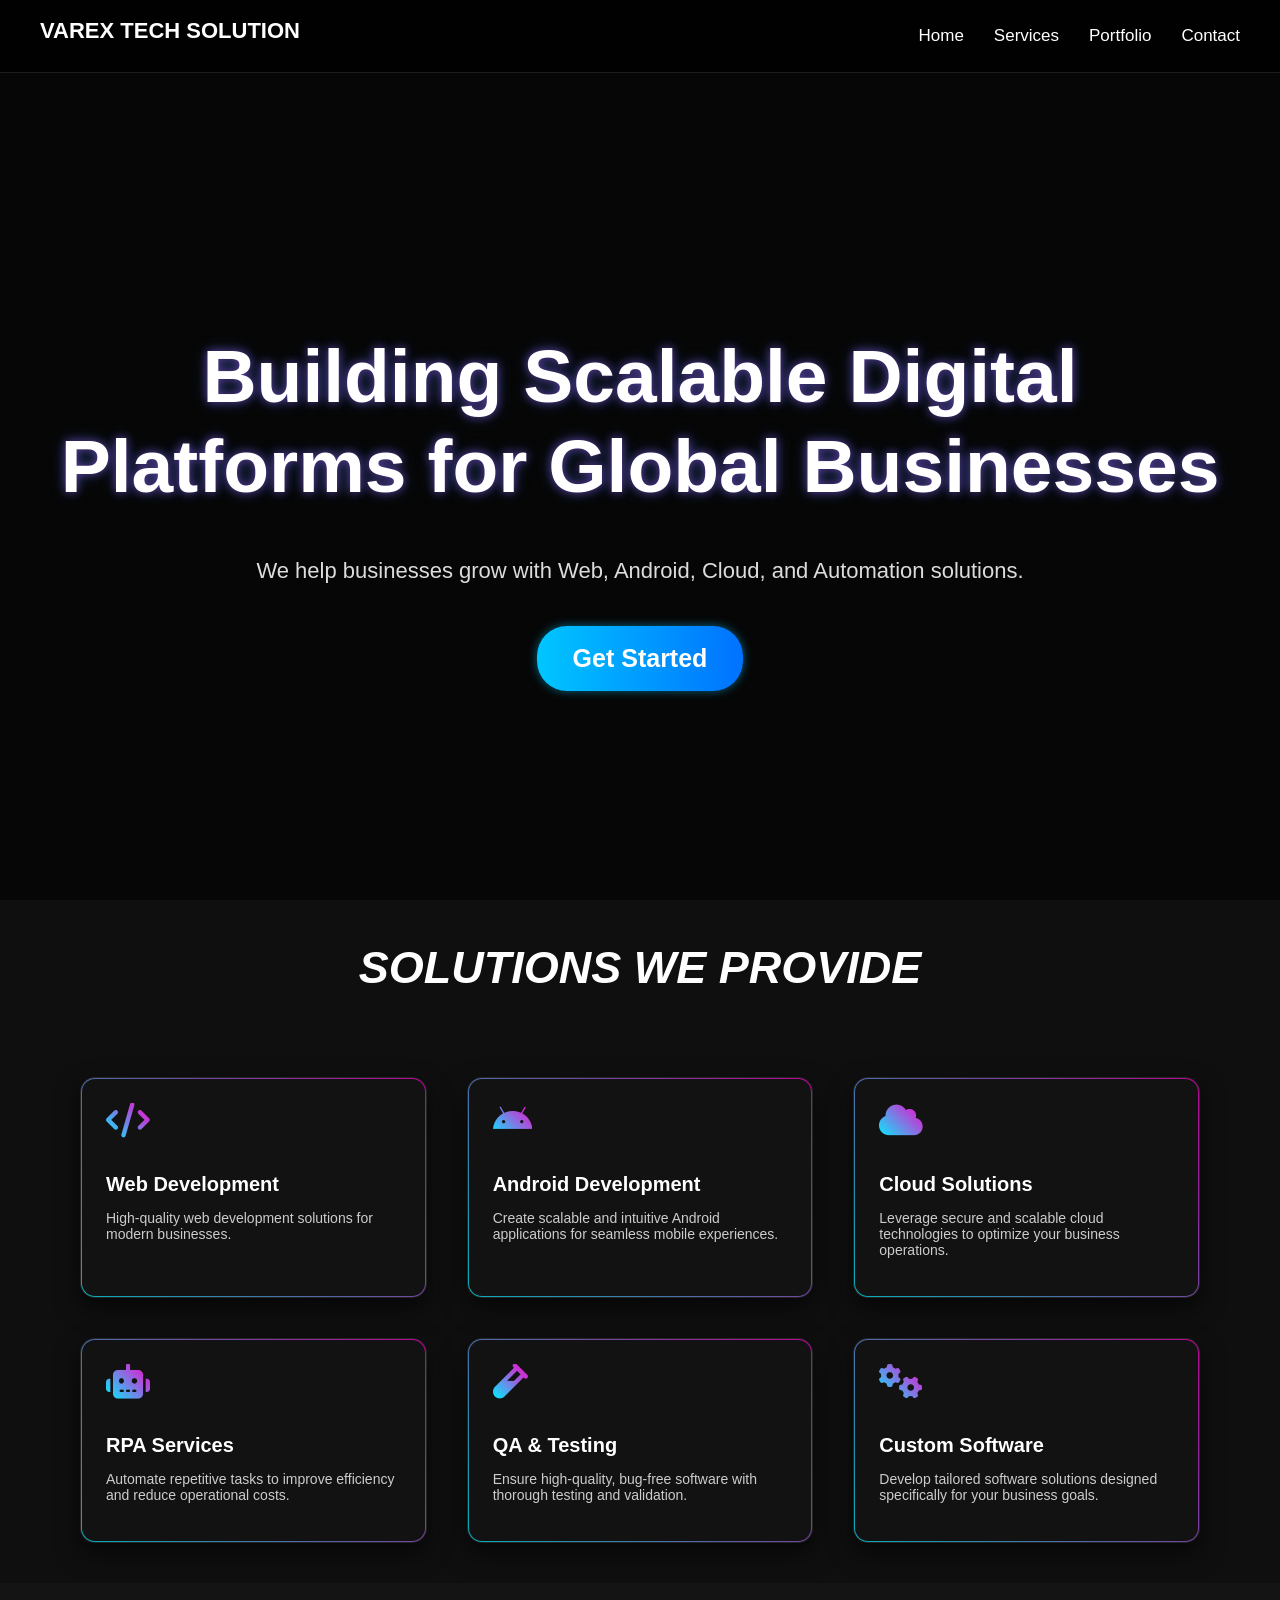
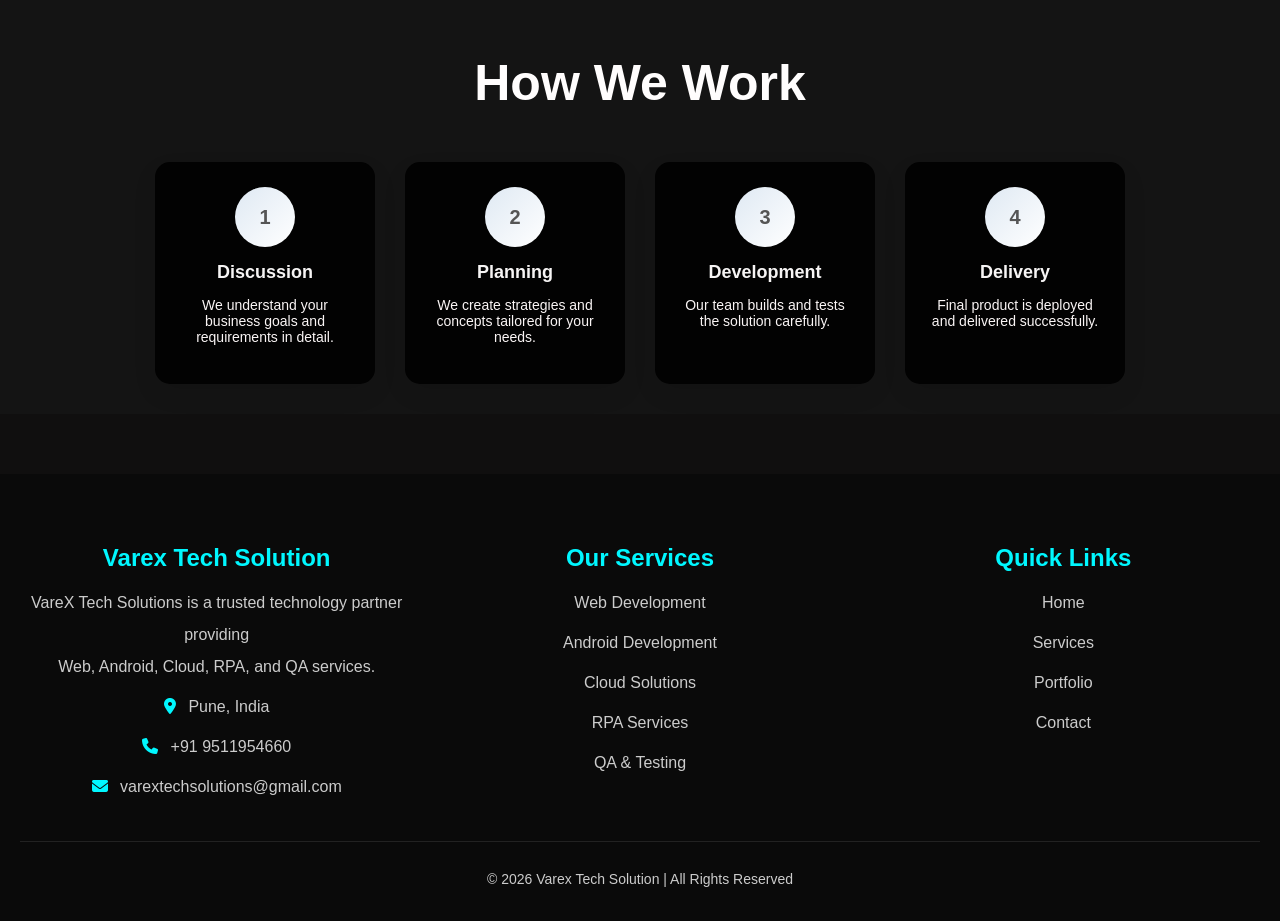
==== index.html @ 92ad69f2 "Add files via upload" ====
<!DOCTYPE html>
<html lang="en">
<head>
  <meta charset="UTF-8">
<meta name="viewport" content="width=device-width, initial-scale=1.0">
  <title>VareX Tech Solutions</title>
  <link rel="stylesheet" href="style.css">
  <link rel="stylesheet" href="https://cdnjs.cloudflare.com/ajax/libs/font-awesome/6.5.0/css/all.min.css">
  <!-- Google Font -->
  <link href="https://fonts.googleapis.com/css2?family=Poppins:wght@300;600&display=swap" rel="stylesheet">
  
</head>
<body>

  

<!-- Navbar -->
<header class="navbar">

  <div class="logo">VAREX TECH SOLUTION</div>

  <!-- Hamburger Icon -->
  <div class="menu-toggle" id="menu-toggle">
    <i class="fas fa-bars"></i>
  </div>

  <!-- Navigation Links -->
  <ul class="nav-links" id="nav-links">
    <li><a href="index.html">Home</a></li>
    <li><a href="services.html">Services</a></li>
    <li><a href="portfolio.html">Portfolio</a></li>
    <li><a href="contact.html">Contact</a></li>
  </ul>
</header>

<!-- Hero Section -->
<section class="hero">
  <!-- Hero Heading -->
<h1 class="hero-text">
  <!-- Each word wrapped in span for stagger animation -->
  <span>Building</span>
  <span>Scalable</span>
  <span>Digital</span>
  <span>Platforms</span>
  <span>for</span>
  <span>Global</span>
  <span>Businesses</span>
</h1>
<p class="hero-subtext">
  We help businesses grow with Web, Android, Cloud, and Automation solutions.
</p>
      <div class="hero-cta">
       <button onclick="goToSolutions()" class="hero-btn">Get Started</button>
      
      </div>
  
</section>

<!-- Features -->
<section class="features" id="solutions">
 <center>
  <h1>SOLUTIONS WE PROVIDE</h1>
 </center>
</section>

<!-- services -->
<section class="services">

  <div class="card">
    <i class="fas fa-code card-icon"></i>
    <h3>Web Development</h3>
    <p>High-quality web development solutions for modern businesses.</p>
  </div>

  <div class="card">
    <i class="fab fa-android card-icon"></i>
    <h3>Android Development</h3>
    <p>Create scalable and intuitive Android applications for seamless mobile experiences.</p>
  </div>

  <div class="card">
    <i class="fas fa-cloud card-icon"></i>
    <h3>Cloud Solutions</h3>
    <p>Leverage secure and scalable cloud technologies to optimize your business operations.
</p>
  </div>

  <div class="card">
    <i class="fas fa-robot card-icon"></i>
    <h3>RPA Services</h3>
    <p>Automate repetitive tasks to improve efficiency and reduce operational costs.</p>
  </div>

  <div class="card">
    <i class="fas fa-vial card-icon"></i>
    <h3>QA & Testing</h3>
    <p>Ensure high-quality, bug-free software with thorough testing and validation.</p>
  </div>

  <div class="card">
    <i class="fas fa-cogs card-icon"></i>
    <h3>Custom Software</h3>
    <p>Develop tailored software solutions designed specifically for your business goals.</p>
  </div>

</section>
<!-- workflow -->
<section class="workflow">
  <h2>How We Work</h2>

  <div class="steps">
    <div class="step">
      <div class="circle">1</div>
      <h3>Discussion</h3>
      <p>We understand your business goals and requirements in detail.</p>
    </div>

    <div class="step">
      <div class="circle">2</div>
      <h3>Planning</h3>
      <p>We create strategies and concepts tailored for your needs.</p>
    </div>

    <div class="step">
      <div class="circle">3</div>
      <h3>Development</h3>
      <p>Our team builds and tests the solution carefully.</p>
    </div>

    <div class="step">
      <div class="circle">4</div>
      <h3>Delivery</h3>
      <p>Final product is deployed and delivered successfully.</p>
    </div>
  </div>
</section>

<!-- Footer -->

<footer class="footer">
  <div class="footer-container">

 <!-- Contact Info -->
    <div class="footer-box">
       <h2>Varex Tech Solution</h2>
      <p>VareX Tech Solutions is a trusted technology partner providing <br>Web, Android, Cloud, RPA, and QA services.
      <p><i class="fas fa-map-marker-alt"></i> Pune, India</p>
      <p><i class="fas fa-phone"></i> +91 9511954660</p>
      <p><i class="fas fa-envelope"></i> varextechsolutions@gmail.com</p>
    </div>

    <!--our services-->
    <div class="footer-box">
       <h2><a href="services.html"></a>Our Services</h2>
      <p> <a href="services.html"></a>Web Development</p>
      <p><a href="services.html"></a>Android Development</p>
      <p><a href="services.html"></a>Cloud Solutions</p>
      <p><a href="services.html"></a>RPA Services</p>
      <p><a href="services.html"></a>QA & Testing</p>
    </div>
    <!-- Quick Links -->
    <div class="footer-box">
      <h2>Quick Links</h2>
      <p><a href="index.html">Home</a></p>
      <p><a href="services.html">Services</a></p>
      <p><a href="portfolio.html">Portfolio</a></p>
      <p><a href="contact.html">Contact</a></p>
    </div>

  </div>

  <!-- Bottom -->
  <div class="footer-bottom">
    <p>© 2026 Varex Tech Solution | All Rights Reserved</p>
  </div>
</footer>
<script src="script.js"></script>

</body>
</html>
---- style.css ----
* {
  box-sizing: border-box;
}

body {
  overflow-x: hidden;
}
body {
  margin: 0;
  font-family: Arial, sans-serif;
  background: #100f0F;
  color: white;
}

/* Header */
header {
  display: flex;
  justify-content: space-between;
  padding: 20px;
  background: rgb(46, 2, 244);
}

nav  a {
  margin: 0 10px;
  color: white;
  text-decoration: none;
}

/* Hero Section */

 .hero {
  min-height: 100vh;

  display: flex;
  flex-direction: column;
  justify-content: center;
  align-items: center;

  text-align: center;
  padding: 120px 20px 60px;

  background: url("images/bg-small.jpg") center/cover no-repeat;

  position: relative;
}

/* Dark overlay for better text visibility */
.hero::before {
  content: "";
  position: absolute;
  top: 0;
  left: 0;
  width: 100%;
  height: 100%;
  background: rgba(0,0,0,0.6);
}

/* Keep text above overlay */
.hero h1, 
.hero p, 
.hero button {
  position: relative;
  z-index: 1;
}


/* Features */
.features {
  display: flex;
  justify-content: space-around;
  padding: 5px;
  font-size: 30px;
  font-style: italic;
}

/* Container */

/* DESKTOP */
.services {
  display: grid;
  grid-template-columns: repeat(3, 1fr);
  gap: 40px;
  padding: 40px;
  max-width: 1200px;
  margin: auto;
}

/* SMALL LAPTOP */
@media (max-width: 1024px) {
  .services {
    grid-template-columns: repeat(3, 1fr);
    gap: 30px;
  }
}

/* TABLET */
@media (max-width: 900px) {
  .services {
    grid-template-columns: repeat(2, 1fr);
    gap: 25px;
    padding: 30px;
  }
}

/* MOBILE */
@media (max-width: 600px) {
  .services {
    grid-template-columns: 1fr;
    gap: 20px;
    padding: 20px;
  }
}

/* Card Style */
.card {
    width: 100%;
    min-height: 160px;

    background: #121212; /* solid background for separation */

    border-radius: 15px;
    padding: 25px;

    transition: 0.3s ease;
    cursor: pointer;

    position: relative;
    overflow: hidden;

    /* 👇 THIS CREATES GAP VISUALLY */
    border: 1px solid rgba(255,255,255,0.08);

    /* 👇 floating card effect */
    box-shadow: 0 10px 25px rgba(0,0,0,0.6);
}
/* Glow border effect */
.card::before {
    content: "";
    position: absolute;
    inset: -1px; /* 👈 slight outside glow */
    border-radius: 15px;
    padding: 2px;

    background: linear-gradient(45deg, #00f0ff, #ff00c8);

    -webkit-mask: linear-gradient(#000 0 0) content-box, linear-gradient(#000 0 0);
            mask: linear-gradient(#000 0 0) content-box, linear-gradient(#000 0 0);

    -webkit-mask-composite: xor;
            mask-composite: exclude;

    opacity: 0.7; /* 👈 softer */
}

/* Hover Effect */
.card:hover {
    transform: translateY(-10px) scale(1.03);
    box-shadow: 0 0 25px rgba(0, 255, 255, 0.3);
}

/* Title */
.card h3 {
    margin-bottom: 10px;
    font-size: 20px;
}

/* Text */
.card p {
    color: #ccc;
    font-size: 14px;
}

.card-icon {
    font-size: 35px;
    margin-bottom: 15px;

    background: linear-gradient(45deg, #00f0ff, #ff00c8);

    /* ✅ Add BOTH */
    -webkit-background-clip: text;
            background-clip: text;

    -webkit-text-fill-color: transparent;
    color: transparent;

    display: inline-block;
}
.card:hover .card-icon {
    transform: scale(1.2) rotate(5deg);
    transition: 0.3s;
}

/* Footer */
footer {
  text-align: center;
  padding: 20px;
  background: black;
}

/* Text Animation */
.hero h1 {
  opacity: 0;
  transform: translateY(40px);
  animation: fadeUp 1s ease forwards;
}

.hero p {
  opacity: 0;
  transform: translateY(40px);
  animation: fadeUp 1.5s ease forwards;
}

.hero button {
  opacity: 0;
  transform: translateY(40px);
  animation: fadeUp 2s ease forwards;
}

/* Keyframes */
@keyframes fadeUp {
  to {
    opacity: 1;
    transform: translateY(0);
  }
}

.hero h1 {
  font-size: 75px;
  text-shadow: 0 0 10px purple, 0 0 20px blue;
}

/* Main button style */
.hero-btn {
  padding: 18px 36px;              /* Comfortable size */
  font-size: 25px;
  font-weight: 600;

  color: #fff;                     /* White text */
  background: linear-gradient(90deg, #00c6ff, #0072ff); /* Blue gradient */

  border: none;
  border-radius: 30px;             /* Rounded pill shape */
  cursor: pointer;

  /* Smooth transitions */
  transition: all 0.3s ease;

  /* Subtle glow */
  box-shadow: 0 0 10px rgba(0, 198, 255, 0.5);

  margin-top: 20px;                /* Space from text */
}

/* Hover effect */
.hero-btn:hover {
  transform: translateY(-3px);     /* Lift effect */

  /* Stronger glow on hover */
  box-shadow: 0 0 20px rgba(0, 198, 255, 0.8),
              0 0 40px rgba(0, 114, 255, 0.6);

  background: linear-gradient(90deg, #0072ff, #00c6ff); /* Reverse gradient */
}

/* Click (active) effect */
.hero-btn:active {
  transform: scale(0.96);          /* Press effect */
}

/* Optional: fade-in animation (sync with text) */
.hero-btn {
  opacity: 0;
  transform: translateY(20px);
  animation: fadeUpBtn 1s ease-out forwards;
  animation-delay: 1.8s;           /* Appears after subtitle */
}

/* Animation */
@keyframes fadeUpBtn {
  to {
    opacity: 1;
    transform: translateY(0);
  }
}

.hero-btn::before {
  content: "";
  position: absolute;
  inset: -2px;
  border-radius: 30px;
  background: linear-gradient(90deg, #00c6ff, #8e2de2);
  z-index: -1;
  filter: blur(8px);
  opacity: 0;
  transition: 0.3s;
}

.hero-btn:hover::before {
  opacity: 1;
}
header {
  position: fixed;
  width: 100%;
  top: 0;

  background: rgba(20, 20, 40, 0.4);
  backdrop-filter: blur(10px);
  -webkit-backdrop-filter: blur(10px);

  border-bottom: 1px solid rgba(255,255,255,0.1);
}

.hero h1 {
  text-shadow: 
    0 0 8px rgba(168,85,247,0.5),
    0 0 15px rgba(59,130,246,0.4);
}

.hero {
  position: relative;
}

.hero::before {
  content: "";
  position: absolute;
  width: 100%;
  height: 100%;
  background: rgba(0,0,0,0.6);
}

.hero * {
  position: relative;
}

/* Main hero text */
.hero-text {
  font-size: clamp(32px, 7vw, 75px);
  font-weight: bold;
  text-align: center;
  color: #ffffff;
  line-height: 1.2;
}

/* Each word animation */
.hero-text span {
  display: inline-block;

  opacity: 0;
  transform: translateY(20px);

  animation: wordReveal 0.6s ease forwards;
}

/* Stagger effect (word by word) */
.hero-text span:nth-child(1) { animation-delay: 0.2s; }
.hero-text span:nth-child(2) { animation-delay: 0.4s; }
.hero-text span:nth-child(3) { animation-delay: 0.6s; }
.hero-text span:nth-child(4) { animation-delay: 0.8s; }
.hero-text span:nth-child(5) { animation-delay: 1s; }
.hero-text span:nth-child(6) { animation-delay: 1.2s; }
.hero-text span:nth-child(7) { animation-delay: 1.4s; }

/* Fade-up animation */
@keyframes fadeUp {
  to {
    opacity: 1;
    transform: translateY(0);
  }
}

/* Word reveal animation */
@keyframes wordReveal {
  to {
    opacity: 1;
    transform: translateY(0);
  }
}

/* Subtitle / description text */
.hero-subtext {
  font-size: 22px;          /* Increase size (adjust 18–22px if needed) */
  color: #dcdcdc;           /* Slightly softer than pure white */

  margin-top: -15px;        /* Move it UP (reduce gap from heading) */

  text-align: center;

  /* Optional: smooth fade-in */
  opacity: 0;
  transform: translateY(20px);
  animation: fadeUpSub 1s ease-out forwards;
  animation-delay: 1.5s;    /* Appears after main heading */
}

/* Animation */
@keyframes fadeUpSub {
  to {
    opacity: 1;
    transform: translateY(0);
  }
}

body {
  margin: 0;
  font-family: Arial, sans-serif;
}

.logo {
   color: white;
  font-weight: bold;
  font-size: 18px;
  margin-bottom: 10px;
  text-align: center;
}
/* ===== MODERN MOBILE NAVBAR ===== */

@media (max-width: 768px) {

  .navbar {
    flex-direction: row;
    justify-content: space-between;
    align-items: center;

    padding: 15px 20px;
  }

  .logo {
    font-size: 16px;
  }

  .nav-links {
    flex-direction: row;
    gap: 12px;

    flex-wrap: wrap;
    justify-content: flex-end;
  }

  .nav-links a {
    font-size: 13px;
  }

}

/* ===== MODERN HERO MOBILE ===== */

@media (max-width: 768px) {

  .hero {
    min-height: 90vh;

    padding: 120px 20px 60px;

    background-position: center;
    background-size: cover;

    justify-content: center;
  }

  .hero-text {
    font-size: 42px;

    line-height: 1.2;

    text-align: center;

    max-width: 100%;
  }

  .hero-subtext {
    font-size: 16px;

    line-height: 1.7;

    margin-top: 15px;

    max-width: 95%;
  }

  .hero-btn {
    margin-top: 30px;

    font-size: 18px;

    padding: 14px 28px;

    border-radius: 50px;
  }

}
/* Hide menu initially */
.nav-links {
  list-style: none;
  display: flex;
  gap: 15px;
  margin:0;
    flex-wrap: wrap;
    justify-content: center;
    padding: 0;
}

.nav-links li {
  display: inline;
}

.nav-links a {
  color: white;
  text-decoration: none;
  font-size: 14px;
  transition: 0.3s;
}


.navbar {
  position: fixed;   /* stays on top */
  top: 0;
  left: 0;
  width: 100%;
  display: flex;
  justify-content: space-between;
  align-items: center;
  padding: 15px 30px;
  background: rgba(0, 0, 0, 0.6); /* transparent effect */
  z-index: 1000; /* VERY IMPORTANT */
  box-sizing: border-box;
}

/* HOVER EFFECT */
.nav-links a:hover {
  color: #00c3ff;
}

/*Workflow*/
.workflow {
  padding: 30px 20px;
  text-align: center;
  background: #141414;
}

.workflow h2 {
  font-size: 50px;
  margin-bottom: 50px;
  font-weight: bold;
  color: #fffdfd;
}

.steps {
  display: flex;
  justify-content: center;
  gap: 30px;
  flex-wrap: wrap;
}

.step {
  background: #020202;
  padding: 25px;
  border-radius: 15px;
  width: 220px;
  box-shadow: 0 10px 25px rgba(0,0,0,0.08);
  transition: 0.3s ease;
}

.step:hover {
  transform: translateY(-10px);
  box-shadow: 0 15px 35px rgba(0,0,0,0.15);
}

.circle {
  width: 60px;
  height: 60px;
  margin: 0 auto 15px;
  border-radius: 50%;
  background: linear-gradient(135deg, #dfe9f3, #ffffff);
  display: flex;
  align-items: center;
  justify-content: center;
  font-size: 20px;
  font-weight: bold;
  color: #555;
  transition: 0.3s;
}

.circle.active {
  background: linear-gradient(135deg, #4facfe, #00f2fe);
  color: #fff;
}

.step:hover .circle {
  background: linear-gradient(135deg, #4facfe, #00f2fe);
  color: #fff;
}

.step h3 {
  margin: 10px 0;
  font-size: 18px;
  color: #f6f4f4;
}

.step p {
  font-size: 14px;
  color: #faf5f5;
}
html {
  scroll-behavior: smooth;
}
.footer {
  background: #0a0a0a;
  color: #ccc;
  padding: 50px 20px 20px;
  margin-top: 60px;
}

.footer-container {
  display: flex;
  flex-wrap: wrap;
  justify-content: space-between;
  gap: 30px;
}

.footer-box {
  flex: 1;
  min-width: 250px;
  font-size: 16px;
}

.footer-box h2,
.footer-box h3 {
  color: #00f7ff;
  margin-bottom: 15px;
}

.footer-box p {
  margin: 8px 0;
  font-size: 16px;
  line-height: 2.0;
}

.footer-box i {
  margin-right: 8px;
  color: #00f7ff;
}

/* Links */
.footer-box a {
  display: block;
  color: #ccc;
  text-decoration: none;
  margin: 6px 0;
  transition: 0.3s;
}

.footer-box a:hover {
  color: #00f7ff;
}

/* Bottom */
.footer-bottom {
  text-align: center;
  margin-top: 30px;
  border-top: 1px solid #222;
  padding-top: 15px;
  font-size: 14px;
}

@media (max-width: 768px) {

  .navbar {
    flex-direction: column;
    padding: 15px;
  }

  .logo {
    margin-bottom: 10px;
    text-align: center;
  }

  .nav-links {
    flex-wrap: wrap;
    justify-content: center;
    gap: 15px;
    padding: 0;
    margin: 0;
  }

  .nav-links a {
    font-size: 14px;
  }

}

@media (max-width: 768px) {
  .hero h1 {
    font-size: 32px;
    padding: 0 10px;
  }

  .hero-subtext {
    font-size: 16px;
    padding: 0 10px;
  }

  .hero-btn {
    font-size: 18px;
    padding: 12px 24px;
  }
}
@media (max-width: 768px) {
  .steps {
    flex-direction: column;
    align-items: center;
  }

  .step {
    width: 90%;
  }
}
@media (max-width: 768px) {
  .footer-container {
    flex-direction: column;
    text-align: center;
  }

  .footer-box {
    min-width: 100%;
  }
}


/* =========================
   DESKTOP NAVBAR
========================= */

.navbar {
  position: fixed;
  top: 0;
  left: 0;
  width: 100%;

  display: flex;
  justify-content: space-between;
  align-items: center;

  padding: 18px 40px;

  background: rgba(0,0,0,0.7);
  backdrop-filter: blur(10px);

  z-index: 1000;
}

.logo {
  color: white;
  font-size: 22px;
  font-weight: bold;
}

/* DESKTOP MENU */
.nav-links {
  display: flex;
  gap: 30px;
  list-style: none;
}

.nav-links a {
  color: white;
  text-decoration: none;
  font-size: 17px;
  transition: 0.3s;
}

.nav-links a:hover {
  color: #00c3ff;
}

/* HAMBURGER HIDDEN ON DESKTOP */
.menu-toggle {
  display: none;
}

/* MOBILE VIEW */

@media(max-width:768px){

  .menu-toggle{
    display:block;
    position:absolute;
    left:15px;
    top:50%;
    transform:translateY(-50%);
    font-size:28px;
    cursor:pointer;
    color: white;
  }

  .logo{
    font-size:18px;
    margin:auto;
  }

  .nav-links{
    display:none;
    flex-direction:column;

    position:absolute;
    top:70px;
    left:0;

    width:220px;
    height:100vh;

    background:#000;
    padding:30px 20px;
  }

  .nav-links.active{
    display:flex;
  }

}
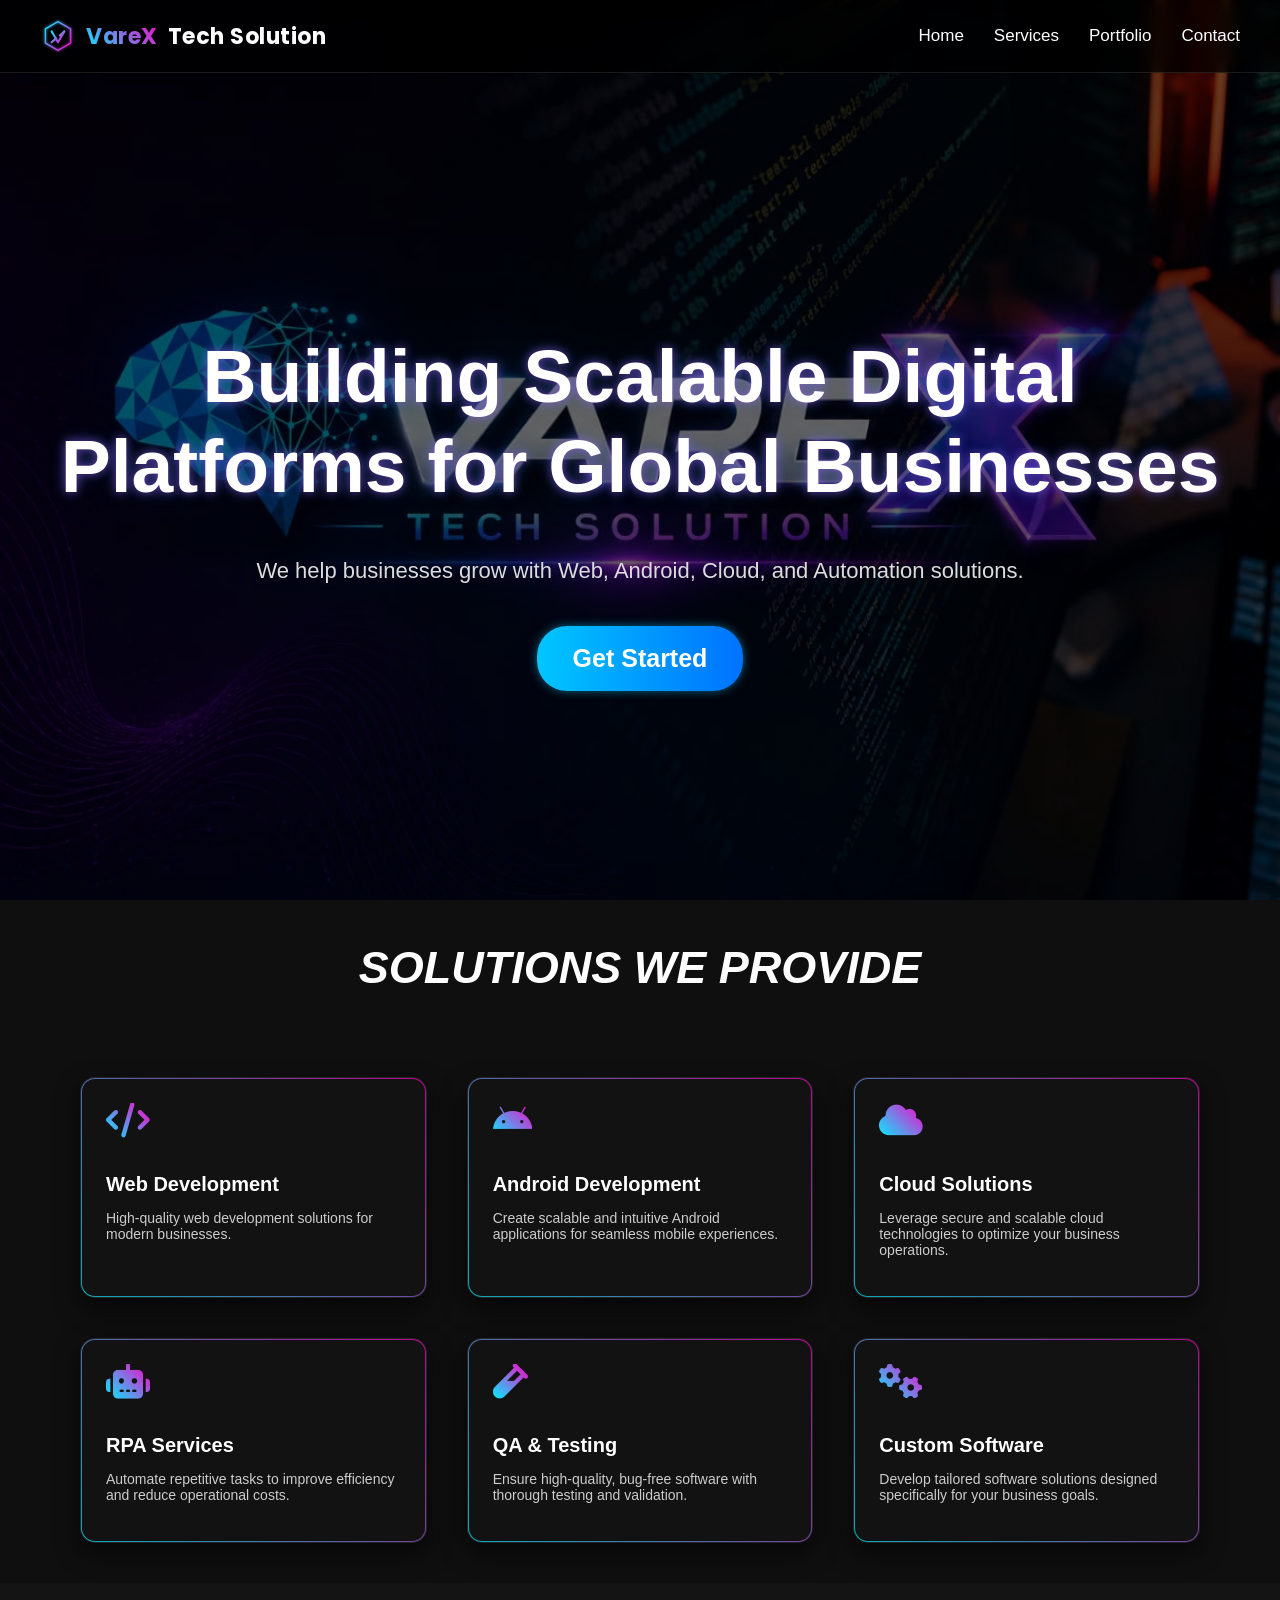
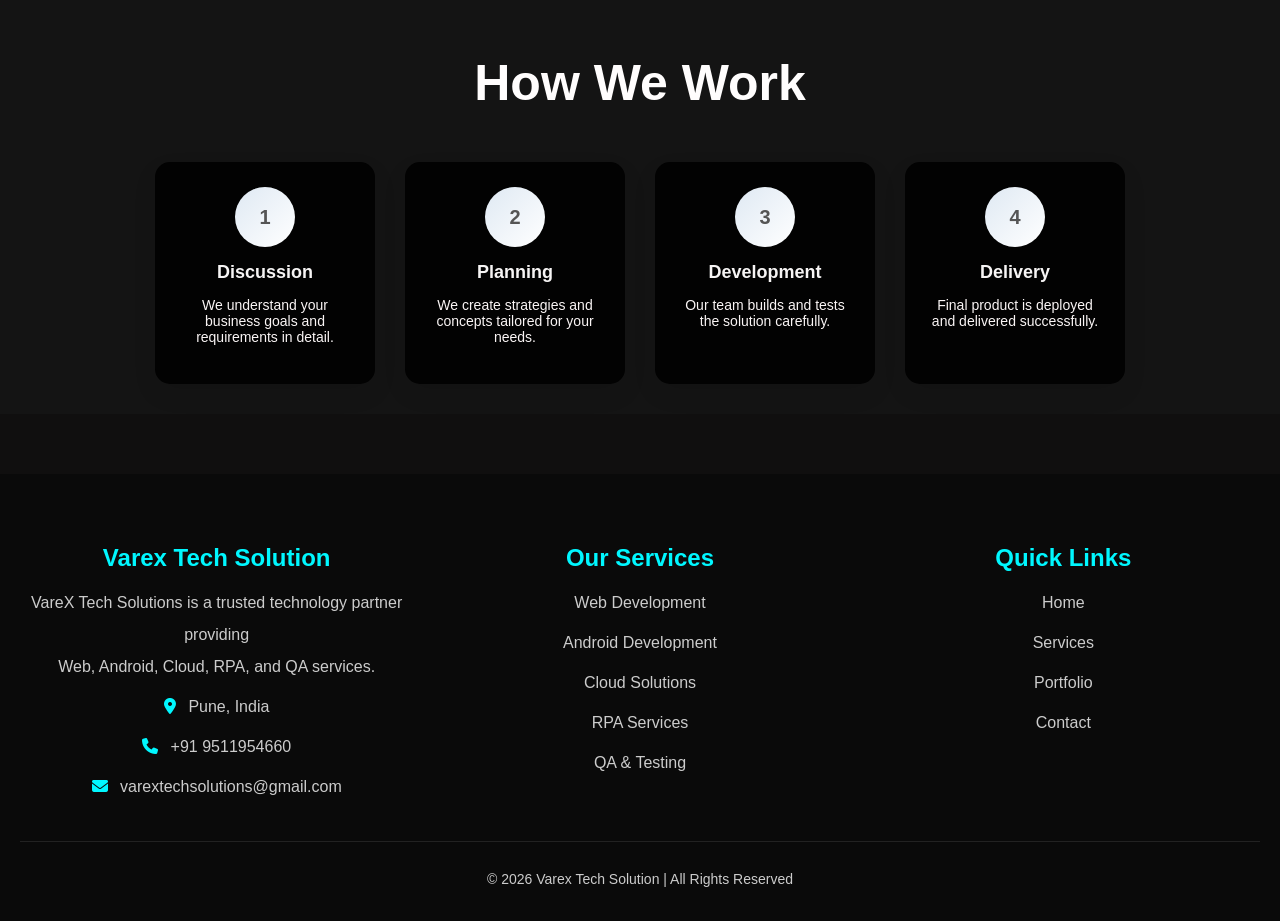
==== commit 3639d776: "Initialize project and add SEO, SVG Logo, Favicon, and WhatsApp Integration" ====
--- a/index.html
+++ b/index.html
@@ -1,180 +1,185 @@
-<!DOCTYPE html>
-<html lang="en">
-<head>
-  <meta charset="UTF-8">
-<meta name="viewport" content="width=device-width, initial-scale=1.0">
-  <title>VareX Tech Solutions</title>
-  <link rel="stylesheet" href="style.css">
-  <link rel="stylesheet" href="https://cdnjs.cloudflare.com/ajax/libs/font-awesome/6.5.0/css/all.min.css">
-  <!-- Google Font -->
-  <link href="https://fonts.googleapis.com/css2?family=Poppins:wght@300;600&display=swap" rel="stylesheet">
-  
-</head>
-<body>
-
-  
-
-<!-- Navbar -->
-<header class="navbar">
-
-  <div class="logo">VAREX TECH SOLUTION</div>
-
-  <!-- Hamburger Icon -->
-  <div class="menu-toggle" id="menu-toggle">
-    <i class="fas fa-bars"></i>
-  </div>
-
-  <!-- Navigation Links -->
-  <ul class="nav-links" id="nav-links">
-    <li><a href="index.html">Home</a></li>
-    <li><a href="services.html">Services</a></li>
-    <li><a href="portfolio.html">Portfolio</a></li>
-    <li><a href="contact.html">Contact</a></li>
-  </ul>
-</header>
-
-<!-- Hero Section -->
-<section class="hero">
-  <!-- Hero Heading -->
-<h1 class="hero-text">
-  <!-- Each word wrapped in span for stagger animation -->
-  <span>Building</span>
-  <span>Scalable</span>
-  <span>Digital</span>
-  <span>Platforms</span>
-  <span>for</span>
-  <span>Global</span>
-  <span>Businesses</span>
-</h1>
-<p class="hero-subtext">
-  We help businesses grow with Web, Android, Cloud, and Automation solutions.
-</p>
-      <div class="hero-cta">
-       <button onclick="goToSolutions()" class="hero-btn">Get Started</button>
-      
-      </div>
-  
-</section>
-
-<!-- Features -->
-<section class="features" id="solutions">
- <center>
-  <h1>SOLUTIONS WE PROVIDE</h1>
- </center>
-</section>
-
-<!-- services -->
-<section class="services">
-
-  <div class="card">
-    <i class="fas fa-code card-icon"></i>
-    <h3>Web Development</h3>
-    <p>High-quality web development solutions for modern businesses.</p>
-  </div>
-
-  <div class="card">
-    <i class="fab fa-android card-icon"></i>
-    <h3>Android Development</h3>
-    <p>Create scalable and intuitive Android applications for seamless mobile experiences.</p>
-  </div>
-
-  <div class="card">
-    <i class="fas fa-cloud card-icon"></i>
-    <h3>Cloud Solutions</h3>
-    <p>Leverage secure and scalable cloud technologies to optimize your business operations.
-</p>
-  </div>
-
-  <div class="card">
-    <i class="fas fa-robot card-icon"></i>
-    <h3>RPA Services</h3>
-    <p>Automate repetitive tasks to improve efficiency and reduce operational costs.</p>
-  </div>
-
-  <div class="card">
-    <i class="fas fa-vial card-icon"></i>
-    <h3>QA & Testing</h3>
-    <p>Ensure high-quality, bug-free software with thorough testing and validation.</p>
-  </div>
-
-  <div class="card">
-    <i class="fas fa-cogs card-icon"></i>
-    <h3>Custom Software</h3>
-    <p>Develop tailored software solutions designed specifically for your business goals.</p>
-  </div>
-
-</section>
-<!-- workflow -->
-<section class="workflow">
-  <h2>How We Work</h2>
-
-  <div class="steps">
-    <div class="step">
-      <div class="circle">1</div>
-      <h3>Discussion</h3>
-      <p>We understand your business goals and requirements in detail.</p>
-    </div>
-
-    <div class="step">
-      <div class="circle">2</div>
-      <h3>Planning</h3>
-      <p>We create strategies and concepts tailored for your needs.</p>
-    </div>
-
-    <div class="step">
-      <div class="circle">3</div>
-      <h3>Development</h3>
-      <p>Our team builds and tests the solution carefully.</p>
-    </div>
-
-    <div class="step">
-      <div class="circle">4</div>
-      <h3>Delivery</h3>
-      <p>Final product is deployed and delivered successfully.</p>
-    </div>
-  </div>
-</section>
-
-<!-- Footer -->
-
-<footer class="footer">
-  <div class="footer-container">
-
- <!-- Contact Info -->
-    <div class="footer-box">
-       <h2>Varex Tech Solution</h2>
-      <p>VareX Tech Solutions is a trusted technology partner providing <br>Web, Android, Cloud, RPA, and QA services.
-      <p><i class="fas fa-map-marker-alt"></i> Pune, India</p>
-      <p><i class="fas fa-phone"></i> +91 9511954660</p>
-      <p><i class="fas fa-envelope"></i> varextechsolutions@gmail.com</p>
-    </div>
-
-    <!--our services-->
-    <div class="footer-box">
-       <h2><a href="services.html"></a>Our Services</h2>
-      <p> <a href="services.html"></a>Web Development</p>
-      <p><a href="services.html"></a>Android Development</p>
-      <p><a href="services.html"></a>Cloud Solutions</p>
-      <p><a href="services.html"></a>RPA Services</p>
-      <p><a href="services.html"></a>QA & Testing</p>
-    </div>
-    <!-- Quick Links -->
-    <div class="footer-box">
-      <h2>Quick Links</h2>
-      <p><a href="index.html">Home</a></p>
-      <p><a href="services.html">Services</a></p>
-      <p><a href="portfolio.html">Portfolio</a></p>
-      <p><a href="contact.html">Contact</a></p>
-    </div>
-
-  </div>
-
-  <!-- Bottom -->
-  <div class="footer-bottom">
-    <p>© 2026 Varex Tech Solution | All Rights Reserved</p>
-  </div>
-</footer>
-<script src="script.js"></script>
-
-</body>
+<!DOCTYPE html>
+<html lang="en">
+<head>
+  <meta charset="UTF-8">
+  <meta name="viewport" content="width=device-width, initial-scale=1.0">
+  <title>VareX Tech Solutions | Home</title>
+  <meta name="description" content="VareX Tech Solutions provides top-tier Web Development, Android Apps, Cloud, RPA, and QA Automation services globally.">
+  <meta name="keywords" content="VareX Tech, Web Development, Android Development, Cloud Solutions, RPA Services, QA Testing, Pune IT Services">
+  <meta name="author" content="VareX Tech Solutions">
+  <link rel="icon" type="image/svg+xml" href="images/logo.svg">
+  <link rel="stylesheet" href="style.css">
+  <link rel="stylesheet" href="https://cdnjs.cloudflare.com/ajax/libs/font-awesome/6.5.0/css/all.min.css">
+  <!-- Google Font -->
+  <link href="https://fonts.googleapis.com/css2?family=Poppins:wght@300;600&display=swap" rel="stylesheet">
+</head>
+<body>
+
+<!-- Navbar -->
+<header class="navbar">
+  <div class="logo">
+    <a href="index.html">
+      <img src="images/logo.svg" alt="VareX Logo">
+      <span>VareX</span> Tech Solution
+    </a>
+  </div>
+
+  <!-- Hamburger Icon -->
+  <div class="menu-toggle" id="menu-toggle">
+    <i class="fas fa-bars"></i>
+  </div>
+
+  <!-- Navigation Links -->
+  <ul class="nav-links" id="nav-links">
+    <li><a href="index.html">Home</a></li>
+    <li><a href="services.html">Services</a></li>
+    <li><a href="portfolio.html">Portfolio</a></li>
+    <li><a href="contact.html">Contact</a></li>
+  </ul>
+</header>
+
+<!-- Hero Section -->
+<section class="hero">
+  <!-- Hero Heading -->
+<h1 class="hero-text">
+  <!-- Each word wrapped in span for stagger animation -->
+  <span>Building</span>
+  <span>Scalable</span>
+  <span>Digital</span>
+  <span>Platforms</span>
+  <span>for</span>
+  <span>Global</span>
+  <span>Businesses</span>
+</h1>
+<p class="hero-subtext">
+  We help businesses grow with Web, Android, Cloud, and Automation solutions.
+</p>
+      <div class="hero-cta">
+       <button onclick="goToSolutions()" class="hero-btn">Get Started</button>
+      
+      </div>
+  
+</section>
+
+<!-- Features -->
+<section class="features" id="solutions">
+ <center>
+  <h1>SOLUTIONS WE PROVIDE</h1>
+ </center>
+</section>
+
+<!-- services -->
+<section class="services">
+
+  <div class="card">
+    <i class="fas fa-code card-icon"></i>
+    <h3>Web Development</h3>
+    <p>High-quality web development solutions for modern businesses.</p>
+  </div>
+
+  <div class="card">
+    <i class="fab fa-android card-icon"></i>
+    <h3>Android Development</h3>
+    <p>Create scalable and intuitive Android applications for seamless mobile experiences.</p>
+  </div>
+
+  <div class="card">
+    <i class="fas fa-cloud card-icon"></i>
+    <h3>Cloud Solutions</h3>
+    <p>Leverage secure and scalable cloud technologies to optimize your business operations.
+</p>
+  </div>
+
+  <div class="card">
+    <i class="fas fa-robot card-icon"></i>
+    <h3>RPA Services</h3>
+    <p>Automate repetitive tasks to improve efficiency and reduce operational costs.</p>
+  </div>
+
+  <div class="card">
+    <i class="fas fa-vial card-icon"></i>
+    <h3>QA & Testing</h3>
+    <p>Ensure high-quality, bug-free software with thorough testing and validation.</p>
+  </div>
+
+  <div class="card">
+    <i class="fas fa-cogs card-icon"></i>
+    <h3>Custom Software</h3>
+    <p>Develop tailored software solutions designed specifically for your business goals.</p>
+  </div>
+
+</section>
+<!-- workflow -->
+<section class="workflow">
+  <h2>How We Work</h2>
+
+  <div class="steps">
+    <div class="step">
+      <div class="circle">1</div>
+      <h3>Discussion</h3>
+      <p>We understand your business goals and requirements in detail.</p>
+    </div>
+
+    <div class="step">
+      <div class="circle">2</div>
+      <h3>Planning</h3>
+      <p>We create strategies and concepts tailored for your needs.</p>
+    </div>
+
+    <div class="step">
+      <div class="circle">3</div>
+      <h3>Development</h3>
+      <p>Our team builds and tests the solution carefully.</p>
+    </div>
+
+    <div class="step">
+      <div class="circle">4</div>
+      <h3>Delivery</h3>
+      <p>Final product is deployed and delivered successfully.</p>
+    </div>
+  </div>
+</section>
+
+<!-- Footer -->
+
+<footer class="footer">
+  <div class="footer-container">
+
+ <!-- Contact Info -->
+    <div class="footer-box">
+       <h2>Varex Tech Solution</h2>
+      <p>VareX Tech Solutions is a trusted technology partner providing <br>Web, Android, Cloud, RPA, and QA services.
+      <p><i class="fas fa-map-marker-alt"></i> Pune, India</p>
+      <p><i class="fas fa-phone"></i> +91 9511954660</p>
+      <p><i class="fas fa-envelope"></i> varextechsolutions@gmail.com</p>
+    </div>
+
+    <!--our services-->
+    <div class="footer-box">
+       <h2><a href="services.html"></a>Our Services</h2>
+      <p> <a href="services.html"></a>Web Development</p>
+      <p><a href="services.html"></a>Android Development</p>
+      <p><a href="services.html"></a>Cloud Solutions</p>
+      <p><a href="services.html"></a>RPA Services</p>
+      <p><a href="services.html"></a>QA & Testing</p>
+    </div>
+    <!-- Quick Links -->
+    <div class="footer-box">
+      <h2>Quick Links</h2>
+      <p><a href="index.html">Home</a></p>
+      <p><a href="services.html">Services</a></p>
+      <p><a href="portfolio.html">Portfolio</a></p>
+      <p><a href="contact.html">Contact</a></p>
+    </div>
+
+  </div>
+
+  <!-- Bottom -->
+  <div class="footer-bottom">
+    <p>© 2026 Varex Tech Solution | All Rights Reserved</p>
+  </div>
+</footer>
+<script src="script.js"></script>
+
+</body>
 </html>
--- a/style.css
+++ b/style.css
@@ -1,819 +1,844 @@
-* {
-  box-sizing: border-box;
-}
-
-body {
-  overflow-x: hidden;
-}
-body {
-  margin: 0;
-  font-family: Arial, sans-serif;
-  background: #100f0F;
-  color: white;
-}
-
-/* Header */
-header {
-  display: flex;
-  justify-content: space-between;
-  padding: 20px;
-  background: rgb(46, 2, 244);
-}
-
-nav  a {
-  margin: 0 10px;
-  color: white;
-  text-decoration: none;
-}
-
-/* Hero Section */
-
- .hero {
-  min-height: 100vh;
-
-  display: flex;
-  flex-direction: column;
-  justify-content: center;
-  align-items: center;
-
-  text-align: center;
-  padding: 120px 20px 60px;
-
-  background: url("images/bg-small.jpg") center/cover no-repeat;
-
-  position: relative;
-}
-
-/* Dark overlay for better text visibility */
-.hero::before {
-  content: "";
-  position: absolute;
-  top: 0;
-  left: 0;
-  width: 100%;
-  height: 100%;
-  background: rgba(0,0,0,0.6);
-}
-
-/* Keep text above overlay */
-.hero h1, 
-.hero p, 
-.hero button {
-  position: relative;
-  z-index: 1;
-}
-
-
-/* Features */
-.features {
-  display: flex;
-  justify-content: space-around;
-  padding: 5px;
-  font-size: 30px;
-  font-style: italic;
-}
-
-/* Container */
-
-/* DESKTOP */
-.services {
-  display: grid;
-  grid-template-columns: repeat(3, 1fr);
-  gap: 40px;
-  padding: 40px;
-  max-width: 1200px;
-  margin: auto;
-}
-
-/* SMALL LAPTOP */
-@media (max-width: 1024px) {
-  .services {
-    grid-template-columns: repeat(3, 1fr);
-    gap: 30px;
-  }
-}
-
-/* TABLET */
-@media (max-width: 900px) {
-  .services {
-    grid-template-columns: repeat(2, 1fr);
-    gap: 25px;
-    padding: 30px;
-  }
-}
-
-/* MOBILE */
-@media (max-width: 600px) {
-  .services {
-    grid-template-columns: 1fr;
-    gap: 20px;
-    padding: 20px;
-  }
-}
-
-/* Card Style */
-.card {
-    width: 100%;
-    min-height: 160px;
-
-    background: #121212; /* solid background for separation */
-
-    border-radius: 15px;
-    padding: 25px;
-
-    transition: 0.3s ease;
-    cursor: pointer;
-
-    position: relative;
-    overflow: hidden;
-
-    /* 👇 THIS CREATES GAP VISUALLY */
-    border: 1px solid rgba(255,255,255,0.08);
-
-    /* 👇 floating card effect */
-    box-shadow: 0 10px 25px rgba(0,0,0,0.6);
-}
-/* Glow border effect */
-.card::before {
-    content: "";
-    position: absolute;
-    inset: -1px; /* 👈 slight outside glow */
-    border-radius: 15px;
-    padding: 2px;
-
-    background: linear-gradient(45deg, #00f0ff, #ff00c8);
-
-    -webkit-mask: linear-gradient(#000 0 0) content-box, linear-gradient(#000 0 0);
-            mask: linear-gradient(#000 0 0) content-box, linear-gradient(#000 0 0);
-
-    -webkit-mask-composite: xor;
-            mask-composite: exclude;
-
-    opacity: 0.7; /* 👈 softer */
-}
-
-/* Hover Effect */
-.card:hover {
-    transform: translateY(-10px) scale(1.03);
-    box-shadow: 0 0 25px rgba(0, 255, 255, 0.3);
-}
-
-/* Title */
-.card h3 {
-    margin-bottom: 10px;
-    font-size: 20px;
-}
-
-/* Text */
-.card p {
-    color: #ccc;
-    font-size: 14px;
-}
-
-.card-icon {
-    font-size: 35px;
-    margin-bottom: 15px;
-
-    background: linear-gradient(45deg, #00f0ff, #ff00c8);
-
-    /* ✅ Add BOTH */
-    -webkit-background-clip: text;
-            background-clip: text;
-
-    -webkit-text-fill-color: transparent;
-    color: transparent;
-
-    display: inline-block;
-}
-.card:hover .card-icon {
-    transform: scale(1.2) rotate(5deg);
-    transition: 0.3s;
-}
-
-/* Footer */
-footer {
-  text-align: center;
-  padding: 20px;
-  background: black;
-}
-
-/* Text Animation */
-.hero h1 {
-  opacity: 0;
-  transform: translateY(40px);
-  animation: fadeUp 1s ease forwards;
-}
-
-.hero p {
-  opacity: 0;
-  transform: translateY(40px);
-  animation: fadeUp 1.5s ease forwards;
-}
-
-.hero button {
-  opacity: 0;
-  transform: translateY(40px);
-  animation: fadeUp 2s ease forwards;
-}
-
-/* Keyframes */
-@keyframes fadeUp {
-  to {
-    opacity: 1;
-    transform: translateY(0);
-  }
-}
-
-.hero h1 {
-  font-size: 75px;
-  text-shadow: 0 0 10px purple, 0 0 20px blue;
-}
-
-/* Main button style */
-.hero-btn {
-  padding: 18px 36px;              /* Comfortable size */
-  font-size: 25px;
-  font-weight: 600;
-
-  color: #fff;                     /* White text */
-  background: linear-gradient(90deg, #00c6ff, #0072ff); /* Blue gradient */
-
-  border: none;
-  border-radius: 30px;             /* Rounded pill shape */
-  cursor: pointer;
-
-  /* Smooth transitions */
-  transition: all 0.3s ease;
-
-  /* Subtle glow */
-  box-shadow: 0 0 10px rgba(0, 198, 255, 0.5);
-
-  margin-top: 20px;                /* Space from text */
-}
-
-/* Hover effect */
-.hero-btn:hover {
-  transform: translateY(-3px);     /* Lift effect */
-
-  /* Stronger glow on hover */
-  box-shadow: 0 0 20px rgba(0, 198, 255, 0.8),
-              0 0 40px rgba(0, 114, 255, 0.6);
-
-  background: linear-gradient(90deg, #0072ff, #00c6ff); /* Reverse gradient */
-}
-
-/* Click (active) effect */
-.hero-btn:active {
-  transform: scale(0.96);          /* Press effect */
-}
-
-/* Optional: fade-in animation (sync with text) */
-.hero-btn {
-  opacity: 0;
-  transform: translateY(20px);
-  animation: fadeUpBtn 1s ease-out forwards;
-  animation-delay: 1.8s;           /* Appears after subtitle */
-}
-
-/* Animation */
-@keyframes fadeUpBtn {
-  to {
-    opacity: 1;
-    transform: translateY(0);
-  }
-}
-
-.hero-btn::before {
-  content: "";
-  position: absolute;
-  inset: -2px;
-  border-radius: 30px;
-  background: linear-gradient(90deg, #00c6ff, #8e2de2);
-  z-index: -1;
-  filter: blur(8px);
-  opacity: 0;
-  transition: 0.3s;
-}
-
-.hero-btn:hover::before {
-  opacity: 1;
-}
-header {
-  position: fixed;
-  width: 100%;
-  top: 0;
-
-  background: rgba(20, 20, 40, 0.4);
-  backdrop-filter: blur(10px);
-  -webkit-backdrop-filter: blur(10px);
-
-  border-bottom: 1px solid rgba(255,255,255,0.1);
-}
-
-.hero h1 {
-  text-shadow: 
-    0 0 8px rgba(168,85,247,0.5),
-    0 0 15px rgba(59,130,246,0.4);
-}
-
-.hero {
-  position: relative;
-}
-
-.hero::before {
-  content: "";
-  position: absolute;
-  width: 100%;
-  height: 100%;
-  background: rgba(0,0,0,0.6);
-}
-
-.hero * {
-  position: relative;
-}
-
-/* Main hero text */
-.hero-text {
-  font-size: clamp(32px, 7vw, 75px);
-  font-weight: bold;
-  text-align: center;
-  color: #ffffff;
-  line-height: 1.2;
-}
-
-/* Each word animation */
-.hero-text span {
-  display: inline-block;
-
-  opacity: 0;
-  transform: translateY(20px);
-
-  animation: wordReveal 0.6s ease forwards;
-}
-
-/* Stagger effect (word by word) */
-.hero-text span:nth-child(1) { animation-delay: 0.2s; }
-.hero-text span:nth-child(2) { animation-delay: 0.4s; }
-.hero-text span:nth-child(3) { animation-delay: 0.6s; }
-.hero-text span:nth-child(4) { animation-delay: 0.8s; }
-.hero-text span:nth-child(5) { animation-delay: 1s; }
-.hero-text span:nth-child(6) { animation-delay: 1.2s; }
-.hero-text span:nth-child(7) { animation-delay: 1.4s; }
-
-/* Fade-up animation */
-@keyframes fadeUp {
-  to {
-    opacity: 1;
-    transform: translateY(0);
-  }
-}
-
-/* Word reveal animation */
-@keyframes wordReveal {
-  to {
-    opacity: 1;
-    transform: translateY(0);
-  }
-}
-
-/* Subtitle / description text */
-.hero-subtext {
-  font-size: 22px;          /* Increase size (adjust 18–22px if needed) */
-  color: #dcdcdc;           /* Slightly softer than pure white */
-
-  margin-top: -15px;        /* Move it UP (reduce gap from heading) */
-
-  text-align: center;
-
-  /* Optional: smooth fade-in */
-  opacity: 0;
-  transform: translateY(20px);
-  animation: fadeUpSub 1s ease-out forwards;
-  animation-delay: 1.5s;    /* Appears after main heading */
-}
-
-/* Animation */
-@keyframes fadeUpSub {
-  to {
-    opacity: 1;
-    transform: translateY(0);
-  }
-}
-
-body {
-  margin: 0;
-  font-family: Arial, sans-serif;
-}
-
-.logo {
-   color: white;
-  font-weight: bold;
-  font-size: 18px;
-  margin-bottom: 10px;
-  text-align: center;
-}
-/* ===== MODERN MOBILE NAVBAR ===== */
-
-@media (max-width: 768px) {
-
-  .navbar {
-    flex-direction: row;
-    justify-content: space-between;
-    align-items: center;
-
-    padding: 15px 20px;
-  }
-
-  .logo {
-    font-size: 16px;
-  }
-
-  .nav-links {
-    flex-direction: row;
-    gap: 12px;
-
-    flex-wrap: wrap;
-    justify-content: flex-end;
-  }
-
-  .nav-links a {
-    font-size: 13px;
-  }
-
-}
-
-/* ===== MODERN HERO MOBILE ===== */
-
-@media (max-width: 768px) {
-
-  .hero {
-    min-height: 90vh;
-
-    padding: 120px 20px 60px;
-
-    background-position: center;
-    background-size: cover;
-
-    justify-content: center;
-  }
-
-  .hero-text {
-    font-size: 42px;
-
-    line-height: 1.2;
-
-    text-align: center;
-
-    max-width: 100%;
-  }
-
-  .hero-subtext {
-    font-size: 16px;
-
-    line-height: 1.7;
-
-    margin-top: 15px;
-
-    max-width: 95%;
-  }
-
-  .hero-btn {
-    margin-top: 30px;
-
-    font-size: 18px;
-
-    padding: 14px 28px;
-
-    border-radius: 50px;
-  }
-
-}
-/* Hide menu initially */
-.nav-links {
-  list-style: none;
-  display: flex;
-  gap: 15px;
-  margin:0;
-    flex-wrap: wrap;
-    justify-content: center;
-    padding: 0;
-}
-
-.nav-links li {
-  display: inline;
-}
-
-.nav-links a {
-  color: white;
-  text-decoration: none;
-  font-size: 14px;
-  transition: 0.3s;
-}
-
-
-.navbar {
-  position: fixed;   /* stays on top */
-  top: 0;
-  left: 0;
-  width: 100%;
-  display: flex;
-  justify-content: space-between;
-  align-items: center;
-  padding: 15px 30px;
-  background: rgba(0, 0, 0, 0.6); /* transparent effect */
-  z-index: 1000; /* VERY IMPORTANT */
-  box-sizing: border-box;
-}
-
-/* HOVER EFFECT */
-.nav-links a:hover {
-  color: #00c3ff;
-}
-
-/*Workflow*/
-.workflow {
-  padding: 30px 20px;
-  text-align: center;
-  background: #141414;
-}
-
-.workflow h2 {
-  font-size: 50px;
-  margin-bottom: 50px;
-  font-weight: bold;
-  color: #fffdfd;
-}
-
-.steps {
-  display: flex;
-  justify-content: center;
-  gap: 30px;
-  flex-wrap: wrap;
-}
-
-.step {
-  background: #020202;
-  padding: 25px;
-  border-radius: 15px;
-  width: 220px;
-  box-shadow: 0 10px 25px rgba(0,0,0,0.08);
-  transition: 0.3s ease;
-}
-
-.step:hover {
-  transform: translateY(-10px);
-  box-shadow: 0 15px 35px rgba(0,0,0,0.15);
-}
-
-.circle {
-  width: 60px;
-  height: 60px;
-  margin: 0 auto 15px;
-  border-radius: 50%;
-  background: linear-gradient(135deg, #dfe9f3, #ffffff);
-  display: flex;
-  align-items: center;
-  justify-content: center;
-  font-size: 20px;
-  font-weight: bold;
-  color: #555;
-  transition: 0.3s;
-}
-
-.circle.active {
-  background: linear-gradient(135deg, #4facfe, #00f2fe);
-  color: #fff;
-}
-
-.step:hover .circle {
-  background: linear-gradient(135deg, #4facfe, #00f2fe);
-  color: #fff;
-}
-
-.step h3 {
-  margin: 10px 0;
-  font-size: 18px;
-  color: #f6f4f4;
-}
-
-.step p {
-  font-size: 14px;
-  color: #faf5f5;
-}
-html {
-  scroll-behavior: smooth;
-}
-.footer {
-  background: #0a0a0a;
-  color: #ccc;
-  padding: 50px 20px 20px;
-  margin-top: 60px;
-}
-
-.footer-container {
-  display: flex;
-  flex-wrap: wrap;
-  justify-content: space-between;
-  gap: 30px;
-}
-
-.footer-box {
-  flex: 1;
-  min-width: 250px;
-  font-size: 16px;
-}
-
-.footer-box h2,
-.footer-box h3 {
-  color: #00f7ff;
-  margin-bottom: 15px;
-}
-
-.footer-box p {
-  margin: 8px 0;
-  font-size: 16px;
-  line-height: 2.0;
-}
-
-.footer-box i {
-  margin-right: 8px;
-  color: #00f7ff;
-}
-
-/* Links */
-.footer-box a {
-  display: block;
-  color: #ccc;
-  text-decoration: none;
-  margin: 6px 0;
-  transition: 0.3s;
-}
-
-.footer-box a:hover {
-  color: #00f7ff;
-}
-
-/* Bottom */
-.footer-bottom {
-  text-align: center;
-  margin-top: 30px;
-  border-top: 1px solid #222;
-  padding-top: 15px;
-  font-size: 14px;
-}
-
-@media (max-width: 768px) {
-
-  .navbar {
-    flex-direction: column;
-    padding: 15px;
-  }
-
-  .logo {
-    margin-bottom: 10px;
-    text-align: center;
-  }
-
-  .nav-links {
-    flex-wrap: wrap;
-    justify-content: center;
-    gap: 15px;
-    padding: 0;
-    margin: 0;
-  }
-
-  .nav-links a {
-    font-size: 14px;
-  }
-
-}
-
-@media (max-width: 768px) {
-  .hero h1 {
-    font-size: 32px;
-    padding: 0 10px;
-  }
-
-  .hero-subtext {
-    font-size: 16px;
-    padding: 0 10px;
-  }
-
-  .hero-btn {
-    font-size: 18px;
-    padding: 12px 24px;
-  }
-}
-@media (max-width: 768px) {
-  .steps {
-    flex-direction: column;
-    align-items: center;
-  }
-
-  .step {
-    width: 90%;
-  }
-}
-@media (max-width: 768px) {
-  .footer-container {
-    flex-direction: column;
-    text-align: center;
-  }
-
-  .footer-box {
-    min-width: 100%;
-  }
-}
-
-
-/* =========================
-   DESKTOP NAVBAR
-========================= */
-
-.navbar {
-  position: fixed;
-  top: 0;
-  left: 0;
-  width: 100%;
-
-  display: flex;
-  justify-content: space-between;
-  align-items: center;
-
-  padding: 18px 40px;
-
-  background: rgba(0,0,0,0.7);
-  backdrop-filter: blur(10px);
-
-  z-index: 1000;
-}
-
-.logo {
-  color: white;
-  font-size: 22px;
-  font-weight: bold;
-}
-
-/* DESKTOP MENU */
-.nav-links {
-  display: flex;
-  gap: 30px;
-  list-style: none;
-}
-
-.nav-links a {
-  color: white;
-  text-decoration: none;
-  font-size: 17px;
-  transition: 0.3s;
-}
-
-.nav-links a:hover {
-  color: #00c3ff;
-}
-
-/* HAMBURGER HIDDEN ON DESKTOP */
-.menu-toggle {
-  display: none;
-}
-
-/* MOBILE VIEW */
-
-@media(max-width:768px){
-
-  .menu-toggle{
-    display:block;
-    position:absolute;
-    left:15px;
-    top:50%;
-    transform:translateY(-50%);
-    font-size:28px;
-    cursor:pointer;
-    color: white;
-  }
-
-  .logo{
-    font-size:18px;
-    margin:auto;
-  }
-
-  .nav-links{
-    display:none;
-    flex-direction:column;
-
-    position:absolute;
-    top:70px;
-    left:0;
-
-    width:220px;
-    height:100vh;
-
-    background:#000;
-    padding:30px 20px;
-  }
-
-  .nav-links.active{
-    display:flex;
-  }
-
+* {
+  box-sizing: border-box;
+}
+
+body {
+  overflow-x: hidden;
+}
+body {
+  margin: 0;
+  font-family: Arial, sans-serif;
+  background: #100f0F;
+  color: white;
+}
+
+/* Header */
+header {
+  display: flex;
+  justify-content: space-between;
+  padding: 20px;
+  background: rgb(46, 2, 244);
+}
+
+nav  a {
+  margin: 0 10px;
+  color: white;
+  text-decoration: none;
+}
+
+/* Hero Section */
+
+ .hero {
+  min-height: 100vh;
+
+  display: flex;
+  flex-direction: column;
+  justify-content: center;
+  align-items: center;
+
+  text-align: center;
+  padding: 120px 20px 60px;
+
+  background: url("images/bg-small.jpg") center/cover no-repeat;
+
+  position: relative;
+}
+
+/* Dark overlay for better text visibility */
+.hero::before {
+  content: "";
+  position: absolute;
+  top: 0;
+  left: 0;
+  width: 100%;
+  height: 100%;
+  background: rgba(0,0,0,0.6);
+}
+
+/* Keep text above overlay */
+.hero h1, 
+.hero p, 
+.hero button {
+  position: relative;
+  z-index: 1;
+}
+
+
+/* Features */
+.features {
+  display: flex;
+  justify-content: space-around;
+  padding: 5px;
+  font-size: 30px;
+  font-style: italic;
+}
+
+/* Container */
+
+/* DESKTOP */
+.services {
+  display: grid;
+  grid-template-columns: repeat(3, 1fr);
+  gap: 40px;
+  padding: 40px;
+  max-width: 1200px;
+  margin: auto;
+}
+
+/* SMALL LAPTOP */
+@media (max-width: 1024px) {
+  .services {
+    grid-template-columns: repeat(3, 1fr);
+    gap: 30px;
+  }
+}
+
+/* TABLET */
+@media (max-width: 900px) {
+  .services {
+    grid-template-columns: repeat(2, 1fr);
+    gap: 25px;
+    padding: 30px;
+  }
+}
+
+/* MOBILE */
+@media (max-width: 600px) {
+  .services {
+    grid-template-columns: 1fr;
+    gap: 20px;
+    padding: 20px;
+  }
+}
+
+/* Card Style */
+.card {
+    width: 100%;
+    min-height: 160px;
+
+    background: #121212; /* solid background for separation */
+
+    border-radius: 15px;
+    padding: 25px;
+
+    transition: 0.3s ease;
+    cursor: pointer;
+
+    position: relative;
+    overflow: hidden;
+
+    /* 👇 THIS CREATES GAP VISUALLY */
+    border: 1px solid rgba(255,255,255,0.08);
+
+    /* 👇 floating card effect */
+    box-shadow: 0 10px 25px rgba(0,0,0,0.6);
+}
+/* Glow border effect */
+.card::before {
+    content: "";
+    position: absolute;
+    inset: -1px; /* 👈 slight outside glow */
+    border-radius: 15px;
+    padding: 2px;
+
+    background: linear-gradient(45deg, #00f0ff, #ff00c8);
+
+    -webkit-mask: linear-gradient(#000 0 0) content-box, linear-gradient(#000 0 0);
+            mask: linear-gradient(#000 0 0) content-box, linear-gradient(#000 0 0);
+
+    -webkit-mask-composite: xor;
+            mask-composite: exclude;
+
+    opacity: 0.7; /* 👈 softer */
+}
+
+/* Hover Effect */
+.card:hover {
+    transform: translateY(-10px) scale(1.03);
+    box-shadow: 0 0 25px rgba(0, 255, 255, 0.3);
+}
+
+/* Title */
+.card h3 {
+    margin-bottom: 10px;
+    font-size: 20px;
+}
+
+/* Text */
+.card p {
+    color: #ccc;
+    font-size: 14px;
+}
+
+.card-icon {
+    font-size: 35px;
+    margin-bottom: 15px;
+
+    background: linear-gradient(45deg, #00f0ff, #ff00c8);
+
+    /* ✅ Add BOTH */
+    -webkit-background-clip: text;
+            background-clip: text;
+
+    -webkit-text-fill-color: transparent;
+    color: transparent;
+
+    display: inline-block;
+}
+.card:hover .card-icon {
+    transform: scale(1.2) rotate(5deg);
+    transition: 0.3s;
+}
+
+/* Footer */
+footer {
+  text-align: center;
+  padding: 20px;
+  background: black;
+}
+
+/* Text Animation */
+.hero h1 {
+  opacity: 0;
+  transform: translateY(40px);
+  animation: fadeUp 1s ease forwards;
+}
+
+.hero p {
+  opacity: 0;
+  transform: translateY(40px);
+  animation: fadeUp 1.5s ease forwards;
+}
+
+.hero button {
+  opacity: 0;
+  transform: translateY(40px);
+  animation: fadeUp 2s ease forwards;
+}
+
+/* Keyframes */
+@keyframes fadeUp {
+  to {
+    opacity: 1;
+    transform: translateY(0);
+  }
+}
+
+.hero h1 {
+  font-size: 75px;
+  text-shadow: 0 0 10px purple, 0 0 20px blue;
+}
+
+/* Main button style */
+.hero-btn {
+  padding: 18px 36px;              /* Comfortable size */
+  font-size: 25px;
+  font-weight: 600;
+
+  color: #fff;                     /* White text */
+  background: linear-gradient(90deg, #00c6ff, #0072ff); /* Blue gradient */
+
+  border: none;
+  border-radius: 30px;             /* Rounded pill shape */
+  cursor: pointer;
+
+  /* Smooth transitions */
+  transition: all 0.3s ease;
+
+  /* Subtle glow */
+  box-shadow: 0 0 10px rgba(0, 198, 255, 0.5);
+
+  margin-top: 20px;                /* Space from text */
+}
+
+/* Hover effect */
+.hero-btn:hover {
+  transform: translateY(-3px);     /* Lift effect */
+
+  /* Stronger glow on hover */
+  box-shadow: 0 0 20px rgba(0, 198, 255, 0.8),
+              0 0 40px rgba(0, 114, 255, 0.6);
+
+  background: linear-gradient(90deg, #0072ff, #00c6ff); /* Reverse gradient */
+}
+
+/* Click (active) effect */
+.hero-btn:active {
+  transform: scale(0.96);          /* Press effect */
+}
+
+/* Optional: fade-in animation (sync with text) */
+.hero-btn {
+  opacity: 0;
+  transform: translateY(20px);
+  animation: fadeUpBtn 1s ease-out forwards;
+  animation-delay: 1.8s;           /* Appears after subtitle */
+}
+
+/* Animation */
+@keyframes fadeUpBtn {
+  to {
+    opacity: 1;
+    transform: translateY(0);
+  }
+}
+
+.hero-btn::before {
+  content: "";
+  position: absolute;
+  inset: -2px;
+  border-radius: 30px;
+  background: linear-gradient(90deg, #00c6ff, #8e2de2);
+  z-index: -1;
+  filter: blur(8px);
+  opacity: 0;
+  transition: 0.3s;
+}
+
+.hero-btn:hover::before {
+  opacity: 1;
+}
+header {
+  position: fixed;
+  width: 100%;
+  top: 0;
+
+  background: rgba(20, 20, 40, 0.4);
+  backdrop-filter: blur(10px);
+  -webkit-backdrop-filter: blur(10px);
+
+  border-bottom: 1px solid rgba(255,255,255,0.1);
+}
+
+.hero h1 {
+  text-shadow: 
+    0 0 8px rgba(168,85,247,0.5),
+    0 0 15px rgba(59,130,246,0.4);
+}
+
+.hero {
+  position: relative;
+}
+
+.hero::before {
+  content: "";
+  position: absolute;
+  width: 100%;
+  height: 100%;
+  background: rgba(0,0,0,0.6);
+}
+
+.hero * {
+  position: relative;
+}
+
+/* Main hero text */
+.hero-text {
+  font-size: clamp(32px, 7vw, 75px);
+  font-weight: bold;
+  text-align: center;
+  color: #ffffff;
+  line-height: 1.2;
+}
+
+/* Each word animation */
+.hero-text span {
+  display: inline-block;
+
+  opacity: 0;
+  transform: translateY(20px);
+
+  animation: wordReveal 0.6s ease forwards;
+}
+
+/* Stagger effect (word by word) */
+.hero-text span:nth-child(1) { animation-delay: 0.2s; }
+.hero-text span:nth-child(2) { animation-delay: 0.4s; }
+.hero-text span:nth-child(3) { animation-delay: 0.6s; }
+.hero-text span:nth-child(4) { animation-delay: 0.8s; }
+.hero-text span:nth-child(5) { animation-delay: 1s; }
+.hero-text span:nth-child(6) { animation-delay: 1.2s; }
+.hero-text span:nth-child(7) { animation-delay: 1.4s; }
+
+/* Fade-up animation */
+@keyframes fadeUp {
+  to {
+    opacity: 1;
+    transform: translateY(0);
+  }
+}
+
+/* Word reveal animation */
+@keyframes wordReveal {
+  to {
+    opacity: 1;
+    transform: translateY(0);
+  }
+}
+
+/* Subtitle / description text */
+.hero-subtext {
+  font-size: 22px;          /* Increase size (adjust 18–22px if needed) */
+  color: #dcdcdc;           /* Slightly softer than pure white */
+
+  margin-top: -15px;        /* Move it UP (reduce gap from heading) */
+
+  text-align: center;
+
+  /* Optional: smooth fade-in */
+  opacity: 0;
+  transform: translateY(20px);
+  animation: fadeUpSub 1s ease-out forwards;
+  animation-delay: 1.5s;    /* Appears after main heading */
+}
+
+/* Animation */
+@keyframes fadeUpSub {
+  to {
+    opacity: 1;
+    transform: translateY(0);
+  }
+}
+
+body {
+  margin: 0;
+  font-family: Arial, sans-serif;
+}
+
+.logo {
+  display: flex;
+  align-items: center;
+  gap: 10px;
+}
+
+.logo a {
+  display: flex;
+  align-items: center;
+  gap: 10px;
+  text-decoration: none;
+  color: white;
+  font-family: 'Poppins', sans-serif;
+  font-weight: 700;
+  font-size: 22px;
+  letter-spacing: 0.5px;
+  transition: transform 0.3s ease;
+}
+
+.logo a:hover {
+  transform: scale(1.02);
+}
+
+.logo img {
+  height: 36px;
+  width: 36px;
+  object-fit: contain;
+}
+
+.logo span {
+  background: linear-gradient(45deg, #00f0ff, #ff00c8);
+  -webkit-background-clip: text;
+  background-clip: text;
+  -webkit-text-fill-color: transparent;
+  color: transparent;
+}
+/* ===== MODERN MOBILE NAVBAR ===== */
+
+@media (max-width: 768px) {
+
+  .navbar {
+    flex-direction: row;
+    justify-content: space-between;
+    align-items: center;
+
+    padding: 15px 20px;
+  }
+
+  .logo {
+    font-size: 16px;
+  }
+
+  .nav-links {
+    flex-direction: row;
+    gap: 12px;
+
+    flex-wrap: wrap;
+    justify-content: flex-end;
+  }
+
+  .nav-links a {
+    font-size: 13px;
+  }
+
+}
+
+/* ===== MODERN HERO MOBILE ===== */
+
+@media (max-width: 768px) {
+
+  .hero {
+    min-height: 90vh;
+
+    padding: 120px 20px 60px;
+
+    background-position: center;
+    background-size: cover;
+
+    justify-content: center;
+  }
+
+  .hero-text {
+    font-size: 42px;
+
+    line-height: 1.2;
+
+    text-align: center;
+
+    max-width: 100%;
+  }
+
+  .hero-subtext {
+    font-size: 16px;
+
+    line-height: 1.7;
+
+    margin-top: 15px;
+
+    max-width: 95%;
+  }
+
+  .hero-btn {
+    margin-top: 30px;
+
+    font-size: 18px;
+
+    padding: 14px 28px;
+
+    border-radius: 50px;
+  }
+
+}
+/* Hide menu initially */
+.nav-links {
+  list-style: none;
+  display: flex;
+  gap: 15px;
+  margin:0;
+    flex-wrap: wrap;
+    justify-content: center;
+    padding: 0;
+}
+
+.nav-links li {
+  display: inline;
+}
+
+.nav-links a {
+  color: white;
+  text-decoration: none;
+  font-size: 14px;
+  transition: 0.3s;
+}
+
+
+.navbar {
+  position: fixed;   /* stays on top */
+  top: 0;
+  left: 0;
+  width: 100%;
+  display: flex;
+  justify-content: space-between;
+  align-items: center;
+  padding: 15px 30px;
+  background: rgba(0, 0, 0, 0.6); /* transparent effect */
+  z-index: 1000; /* VERY IMPORTANT */
+  box-sizing: border-box;
+}
+
+/* HOVER EFFECT */
+.nav-links a:hover {
+  color: #00c3ff;
+}
+
+/*Workflow*/
+.workflow {
+  padding: 30px 20px;
+  text-align: center;
+  background: #141414;
+}
+
+.workflow h2 {
+  font-size: 50px;
+  margin-bottom: 50px;
+  font-weight: bold;
+  color: #fffdfd;
+}
+
+.steps {
+  display: flex;
+  justify-content: center;
+  gap: 30px;
+  flex-wrap: wrap;
+}
+
+.step {
+  background: #020202;
+  padding: 25px;
+  border-radius: 15px;
+  width: 220px;
+  box-shadow: 0 10px 25px rgba(0,0,0,0.08);
+  transition: 0.3s ease;
+}
+
+.step:hover {
+  transform: translateY(-10px);
+  box-shadow: 0 15px 35px rgba(0,0,0,0.15);
+}
+
+.circle {
+  width: 60px;
+  height: 60px;
+  margin: 0 auto 15px;
+  border-radius: 50%;
+  background: linear-gradient(135deg, #dfe9f3, #ffffff);
+  display: flex;
+  align-items: center;
+  justify-content: center;
+  font-size: 20px;
+  font-weight: bold;
+  color: #555;
+  transition: 0.3s;
+}
+
+.circle.active {
+  background: linear-gradient(135deg, #4facfe, #00f2fe);
+  color: #fff;
+}
+
+.step:hover .circle {
+  background: linear-gradient(135deg, #4facfe, #00f2fe);
+  color: #fff;
+}
+
+.step h3 {
+  margin: 10px 0;
+  font-size: 18px;
+  color: #f6f4f4;
+}
+
+.step p {
+  font-size: 14px;
+  color: #faf5f5;
+}
+html {
+  scroll-behavior: smooth;
+}
+.footer {
+  background: #0a0a0a;
+  color: #ccc;
+  padding: 50px 20px 20px;
+  margin-top: 60px;
+}
+
+.footer-container {
+  display: flex;
+  flex-wrap: wrap;
+  justify-content: space-between;
+  gap: 30px;
+}
+
+.footer-box {
+  flex: 1;
+  min-width: 250px;
+  font-size: 16px;
+}
+
+.footer-box h2,
+.footer-box h3 {
+  color: #00f7ff;
+  margin-bottom: 15px;
+}
+
+.footer-box p {
+  margin: 8px 0;
+  font-size: 16px;
+  line-height: 2.0;
+}
+
+.footer-box i {
+  margin-right: 8px;
+  color: #00f7ff;
+}
+
+/* Links */
+.footer-box a {
+  display: block;
+  color: #ccc;
+  text-decoration: none;
+  margin: 6px 0;
+  transition: 0.3s;
+}
+
+.footer-box a:hover {
+  color: #00f7ff;
+}
+
+/* Bottom */
+.footer-bottom {
+  text-align: center;
+  margin-top: 30px;
+  border-top: 1px solid #222;
+  padding-top: 15px;
+  font-size: 14px;
+}
+
+@media (max-width: 768px) {
+
+  .navbar {
+    flex-direction: column;
+    padding: 15px;
+  }
+
+  .logo {
+    margin-bottom: 10px;
+    text-align: center;
+  }
+
+  .nav-links {
+    flex-wrap: wrap;
+    justify-content: center;
+    gap: 15px;
+    padding: 0;
+    margin: 0;
+  }
+
+  .nav-links a {
+    font-size: 14px;
+  }
+
+}
+
+@media (max-width: 768px) {
+  .hero h1 {
+    font-size: 32px;
+    padding: 0 10px;
+  }
+
+  .hero-subtext {
+    font-size: 16px;
+    padding: 0 10px;
+  }
+
+  .hero-btn {
+    font-size: 18px;
+    padding: 12px 24px;
+  }
+}
+@media (max-width: 768px) {
+  .steps {
+    flex-direction: column;
+    align-items: center;
+  }
+
+  .step {
+    width: 90%;
+  }
+}
+@media (max-width: 768px) {
+  .footer-container {
+    flex-direction: column;
+    text-align: center;
+  }
+
+  .footer-box {
+    min-width: 100%;
+  }
+}
+
+
+/* =========================
+   DESKTOP NAVBAR
+========================= */
+
+.navbar {
+  position: fixed;
+  top: 0;
+  left: 0;
+  width: 100%;
+
+  display: flex;
+  justify-content: space-between;
+  align-items: center;
+
+  padding: 18px 40px;
+
+  background: rgba(0,0,0,0.7);
+  backdrop-filter: blur(10px);
+
+  z-index: 1000;
+}
+
+/* Logo styled under base layout */
+
+/* DESKTOP MENU */
+.nav-links {
+  display: flex;
+  gap: 30px;
+  list-style: none;
+}
+
+.nav-links a {
+  color: white;
+  text-decoration: none;
+  font-size: 17px;
+  transition: 0.3s;
+}
+
+.nav-links a:hover {
+  color: #00c3ff;
+}
+
+/* HAMBURGER HIDDEN ON DESKTOP */
+.menu-toggle {
+  display: none;
+}
+
+/* MOBILE VIEW */
+
+@media(max-width:768px){
+
+  .menu-toggle{
+    display:block;
+    position:absolute;
+    left:15px;
+    top:50%;
+    transform:translateY(-50%);
+    font-size:28px;
+    cursor:pointer;
+    color: white;
+  }
+
+  .logo{
+    font-size:18px;
+    margin:auto;
+  }
+
+  .nav-links{
+    display:none;
+    flex-direction:column;
+
+    position:absolute;
+    top:70px;
+    left:0;
+
+    width:220px;
+    height:100vh;
+
+    background:#000;
+    padding:30px 20px;
+  }
+
+  .nav-links.active{
+    display:flex;
+  }
+
 }
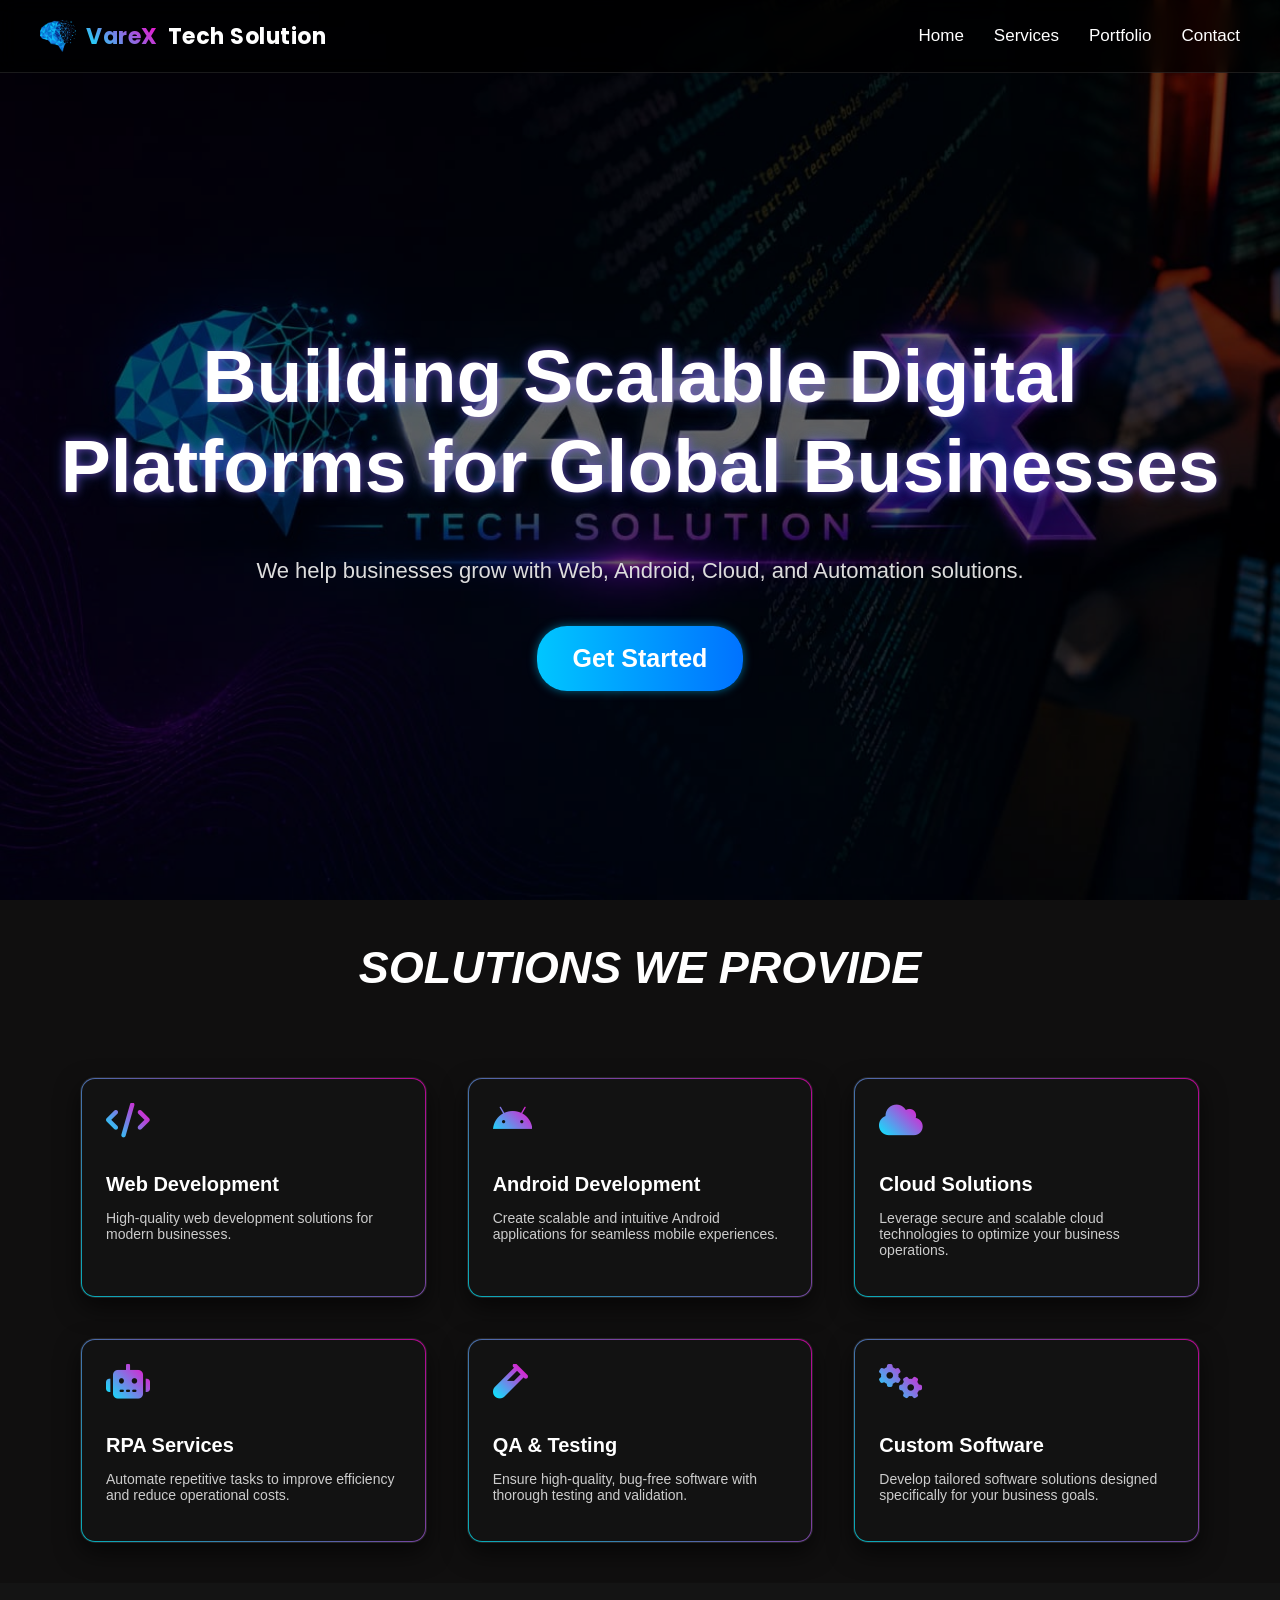
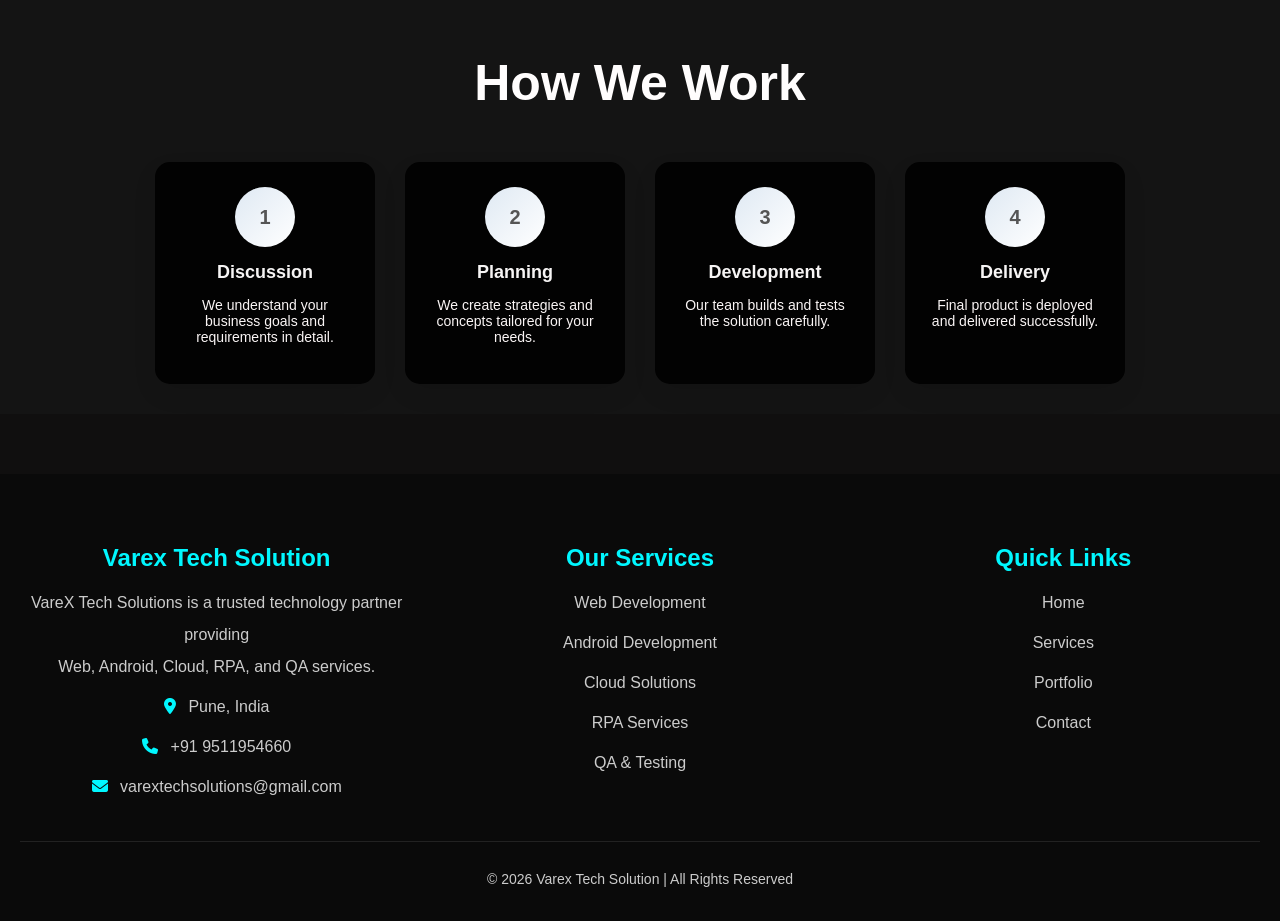
==== commit a51cbf64: "Update logo to custom transparent brain logo and link png assets" ====
--- a/index.html
+++ b/index.html
@@ -7,7 +7,7 @@
   <meta name="description" content="VareX Tech Solutions provides top-tier Web Development, Android Apps, Cloud, RPA, and QA Automation services globally.">
   <meta name="keywords" content="VareX Tech, Web Development, Android Development, Cloud Solutions, RPA Services, QA Testing, Pune IT Services">
   <meta name="author" content="VareX Tech Solutions">
-  <link rel="icon" type="image/svg+xml" href="images/logo.svg">
+  <link rel="icon" type="image/png" href="images/logo.png">
   <link rel="stylesheet" href="style.css">
   <link rel="stylesheet" href="https://cdnjs.cloudflare.com/ajax/libs/font-awesome/6.5.0/css/all.min.css">
   <!-- Google Font -->
@@ -19,7 +19,7 @@
 <header class="navbar">
   <div class="logo">
     <a href="index.html">
-      <img src="images/logo.svg" alt="VareX Logo">
+      <img src="images/logo.png" alt="VareX Logo">
       <span>VareX</span> Tech Solution
     </a>
   </div>
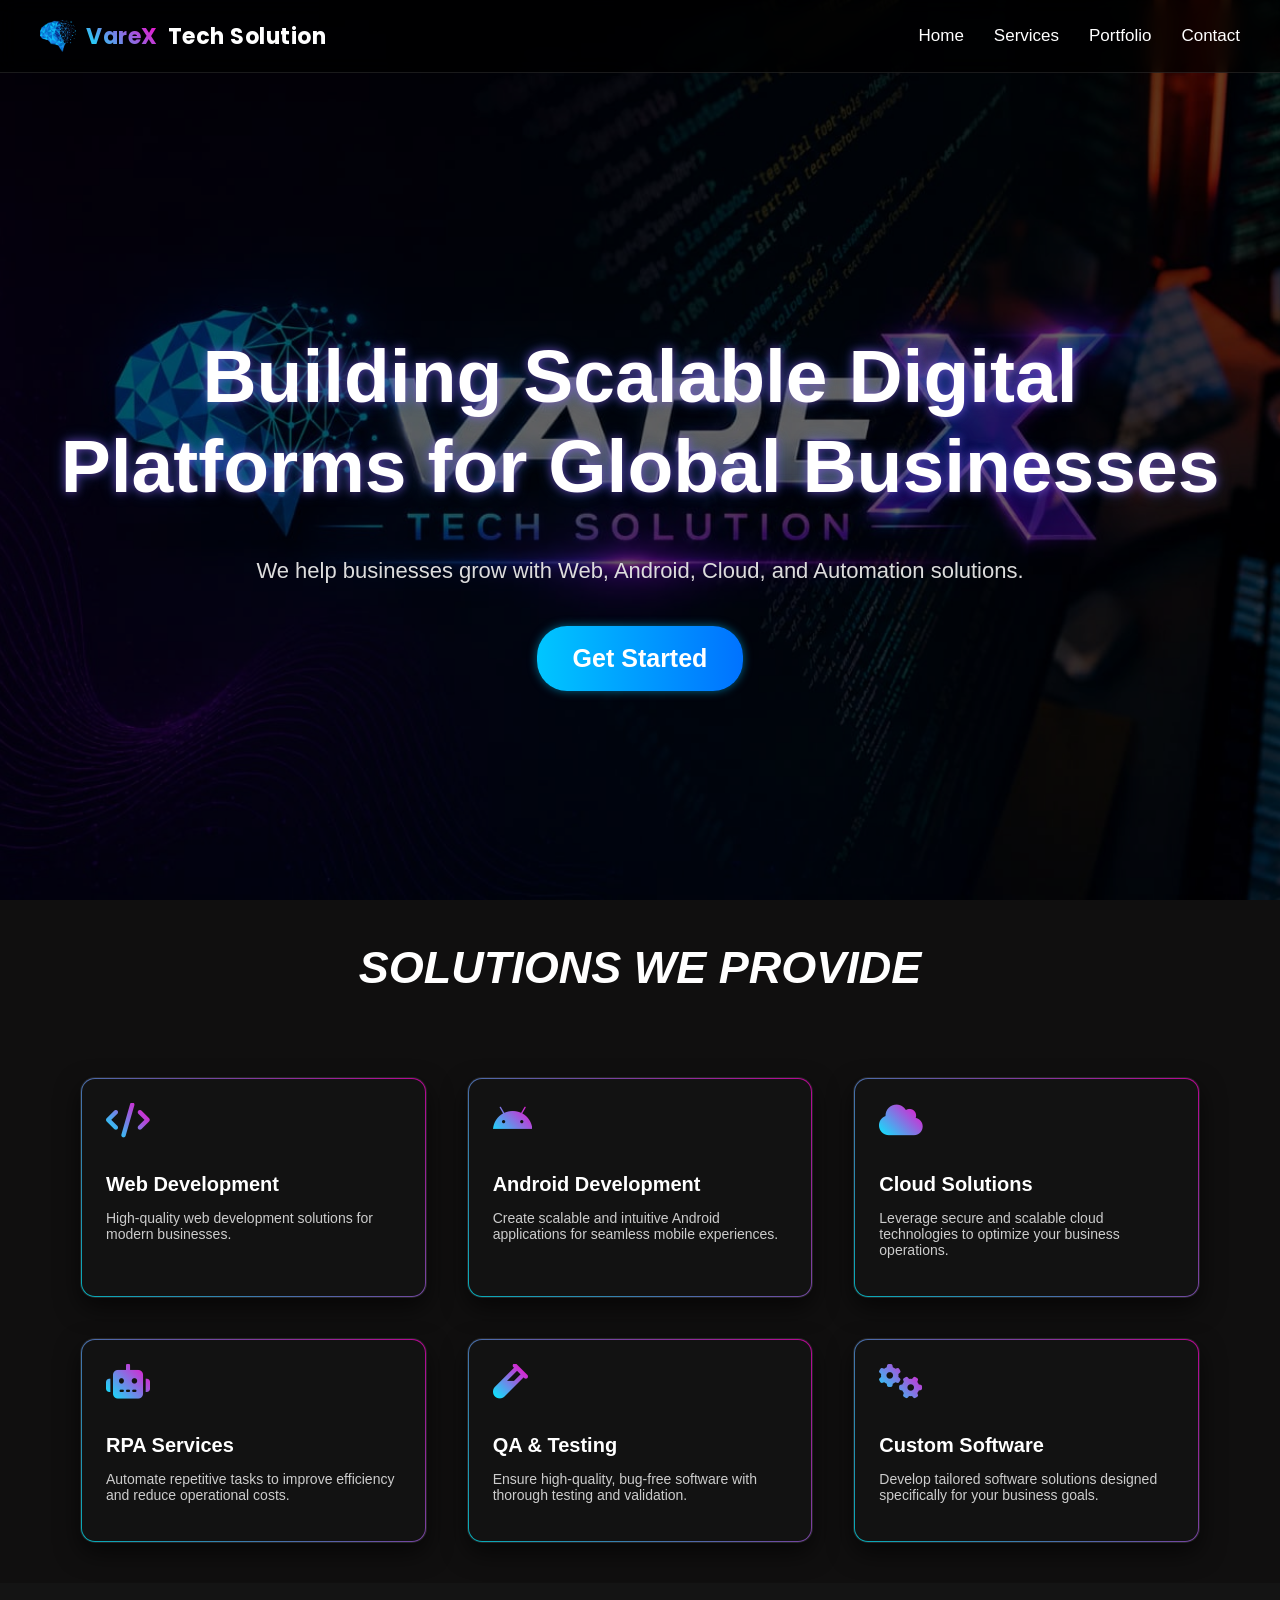
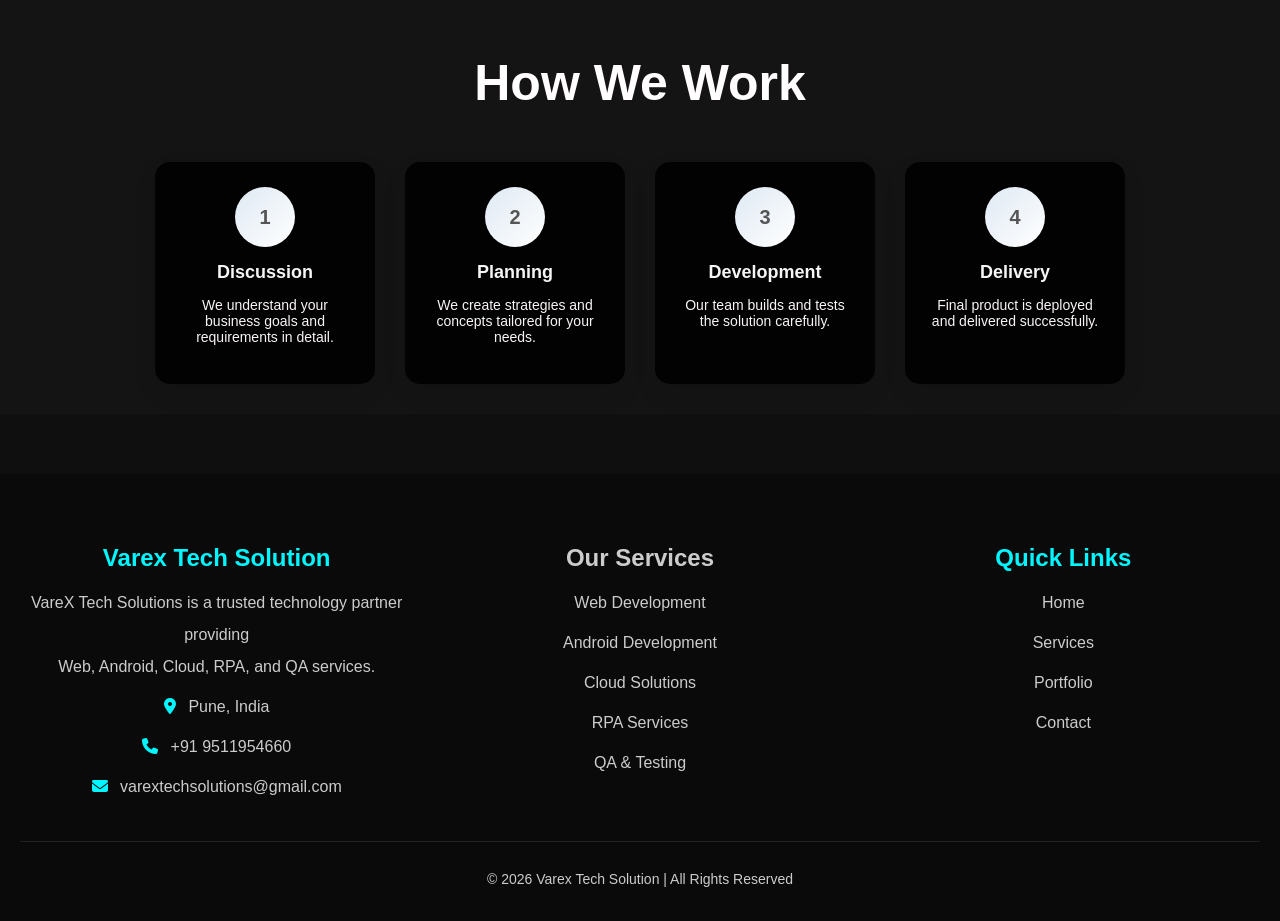
==== commit dfc7e0e2: "Fix footer 'Our Services' links to navigate to services.html" ====
--- a/index.html
+++ b/index.html
@@ -156,12 +156,12 @@
 
     <!--our services-->
     <div class="footer-box">
-       <h2><a href="services.html"></a>Our Services</h2>
-      <p> <a href="services.html"></a>Web Development</p>
-      <p><a href="services.html"></a>Android Development</p>
-      <p><a href="services.html"></a>Cloud Solutions</p>
-      <p><a href="services.html"></a>RPA Services</p>
-      <p><a href="services.html"></a>QA & Testing</p>
+       <h2><a href="services.html">Our Services</a></h2>
+      <p><a href="services.html">Web Development</a></p>
+      <p><a href="services.html">Android Development</a></p>
+      <p><a href="services.html">Cloud Solutions</a></p>
+      <p><a href="services.html">RPA Services</a></p>
+      <p><a href="services.html">QA & Testing</a></p>
     </div>
     <!-- Quick Links -->
     <div class="footer-box">
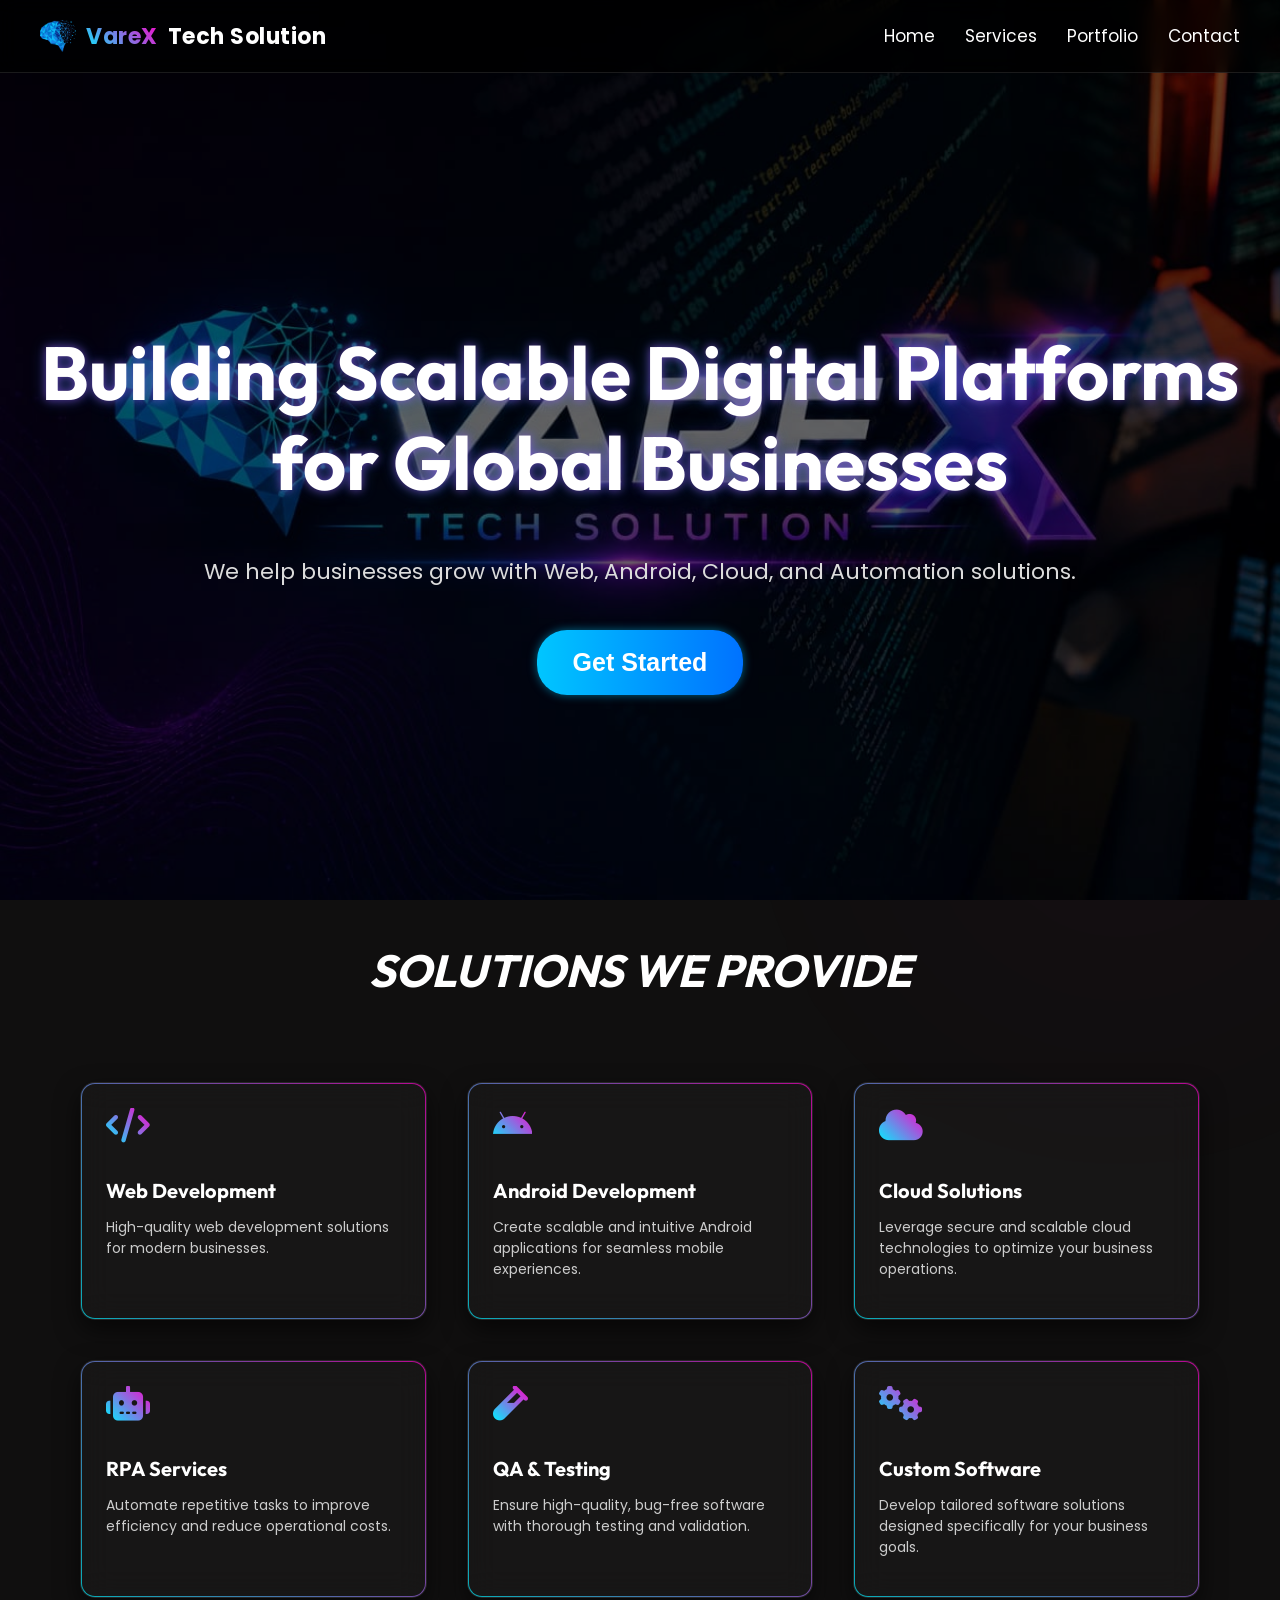
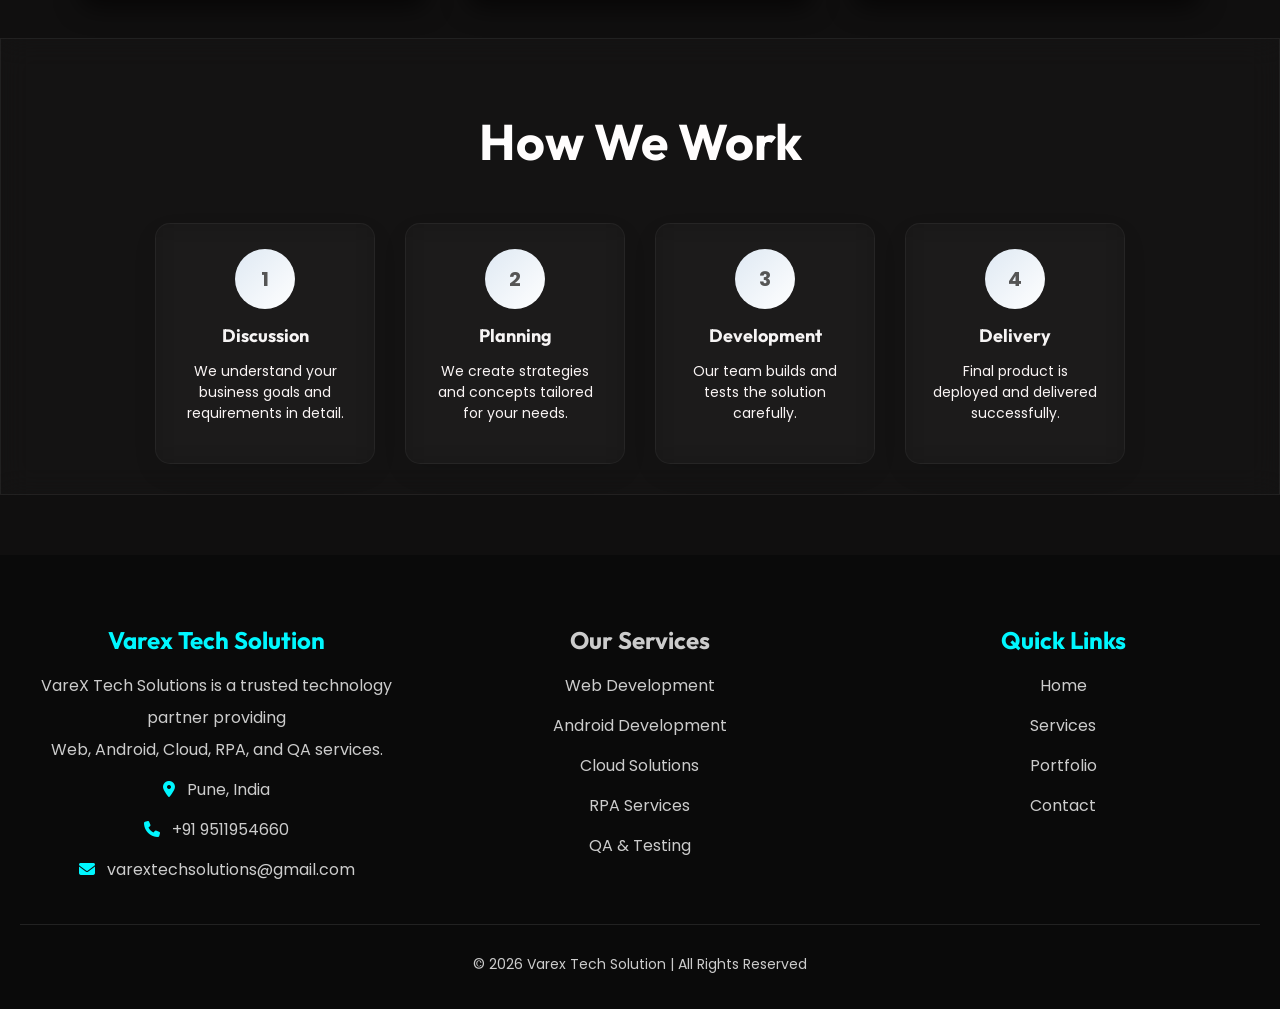
==== commit 13e9e17f: "Upgrade UI/UX: add Outfit+Poppins fonts, aurora backgrounds, glassmorphism cards, glowing selection/" ====
--- a/index.html
+++ b/index.html
@@ -11,9 +11,12 @@
   <link rel="stylesheet" href="style.css">
   <link rel="stylesheet" href="https://cdnjs.cloudflare.com/ajax/libs/font-awesome/6.5.0/css/all.min.css">
   <!-- Google Font -->
-  <link href="https://fonts.googleapis.com/css2?family=Poppins:wght@300;600&display=swap" rel="stylesheet">
+  <link href="https://fonts.googleapis.com/css2?family=Outfit:wght@300;400;600;700&family=Poppins:wght@300;400;500;600&display=swap" rel="stylesheet">
 </head>
 <body>
+  <div class="aurora-bg aurora-1"></div>
+  <div class="aurora-bg aurora-2"></div>
+
 
 <!-- Navbar -->
 <header class="navbar">
--- a/style.css
+++ b/style.css
@@ -116,7 +116,9 @@
     width: 100%;
     min-height: 160px;
 
-    background: #121212; /* solid background for separation */
+    background: rgba(255, 255, 255, 0.03);
+    backdrop-filter: blur(15px);
+    -webkit-backdrop-filter: blur(15px);
 
     border-radius: 15px;
     padding: 25px;
@@ -128,7 +130,7 @@
     overflow: hidden;
 
     /* 👇 THIS CREATES GAP VISUALLY */
-    border: 1px solid rgba(255,255,255,0.08);
+    border: 1px solid rgba(255, 255, 255, 0.07);
 
     /* 👇 floating card effect */
     box-shadow: 0 10px 25px rgba(0,0,0,0.6);
@@ -563,7 +565,10 @@
 .workflow {
   padding: 30px 20px;
   text-align: center;
-  background: #141414;
+  background: rgba(255, 255, 255, 0.02);
+  backdrop-filter: blur(15px);
+  -webkit-backdrop-filter: blur(15px);
+  border: 1px solid rgba(255, 255, 255, 0.06);
 }
 
 .workflow h2 {
@@ -581,7 +586,10 @@
 }
 
 .step {
-  background: #020202;
+  background: rgba(255, 255, 255, 0.02);
+  backdrop-filter: blur(15px);
+  -webkit-backdrop-filter: blur(15px);
+  border: 1px solid rgba(255, 255, 255, 0.05);
   padding: 25px;
   border-radius: 15px;
   width: 220px;
@@ -841,4 +849,72 @@
     display:flex;
   }
 
-}+}
+/* ===== PREMIUM THEME UPGRADES ===== */
+@import url('https://fonts.googleapis.com/css2?family=Outfit:wght@300;400;600;700&family=Poppins:wght@300;400;500;600&display=swap');
+
+h1, h2, h3, h4, h5, h6 {
+  font-family: 'Outfit', sans-serif !important;
+}
+
+body {
+  font-family: 'Poppins', sans-serif !important;
+}
+
+/* Custom Styled Scrollbar */
+::-webkit-scrollbar {
+  width: 8px;
+  height: 8px;
+}
+::-webkit-scrollbar-track {
+  background: #09090b;
+}
+::-webkit-scrollbar-thumb {
+  background: linear-gradient(180deg, #00f0ff, #ff00c8);
+  border-radius: 6px;
+}
+::-webkit-scrollbar-thumb:hover {
+  background: linear-gradient(180deg, #ff00c8, #00f0ff);
+}
+
+/* Text Selection Glow */
+::selection {
+  background: rgba(168, 85, 247, 0.4);
+  color: #ffffff;
+}
+
+/* Floating Aurora Blur Backgrounds */
+.aurora-bg {
+  position: fixed;
+  width: 45vw;
+  height: 45vw;
+  border-radius: 50%;
+  z-index: -2;
+  filter: blur(140px);
+  opacity: 0.4;
+  pointer-events: none;
+}
+
+.aurora-1 {
+  background: radial-gradient(circle, rgba(0, 240, 255, 0.18) 0%, rgba(0, 0, 0, 0) 70%);
+  top: -10vw;
+  left: -10vw;
+  animation: drift1 25s infinite alternate ease-in-out;
+}
+
+.aurora-2 {
+  background: radial-gradient(circle, rgba(255, 0, 200, 0.14) 0%, rgba(0, 0, 0, 0) 70%);
+  bottom: -15vw;
+  right: -10vw;
+  animation: drift2 28s infinite alternate ease-in-out;
+}
+
+@keyframes drift1 {
+  0% { transform: translate(0, 0) scale(1); }
+  100% { transform: translate(8vw, 6vw) scale(1.15); }
+}
+
+@keyframes drift2 {
+  0% { transform: translate(0, 0) scale(1); }
+  100% { transform: translate(-10vw, -8vw) scale(1.2); }
+}
